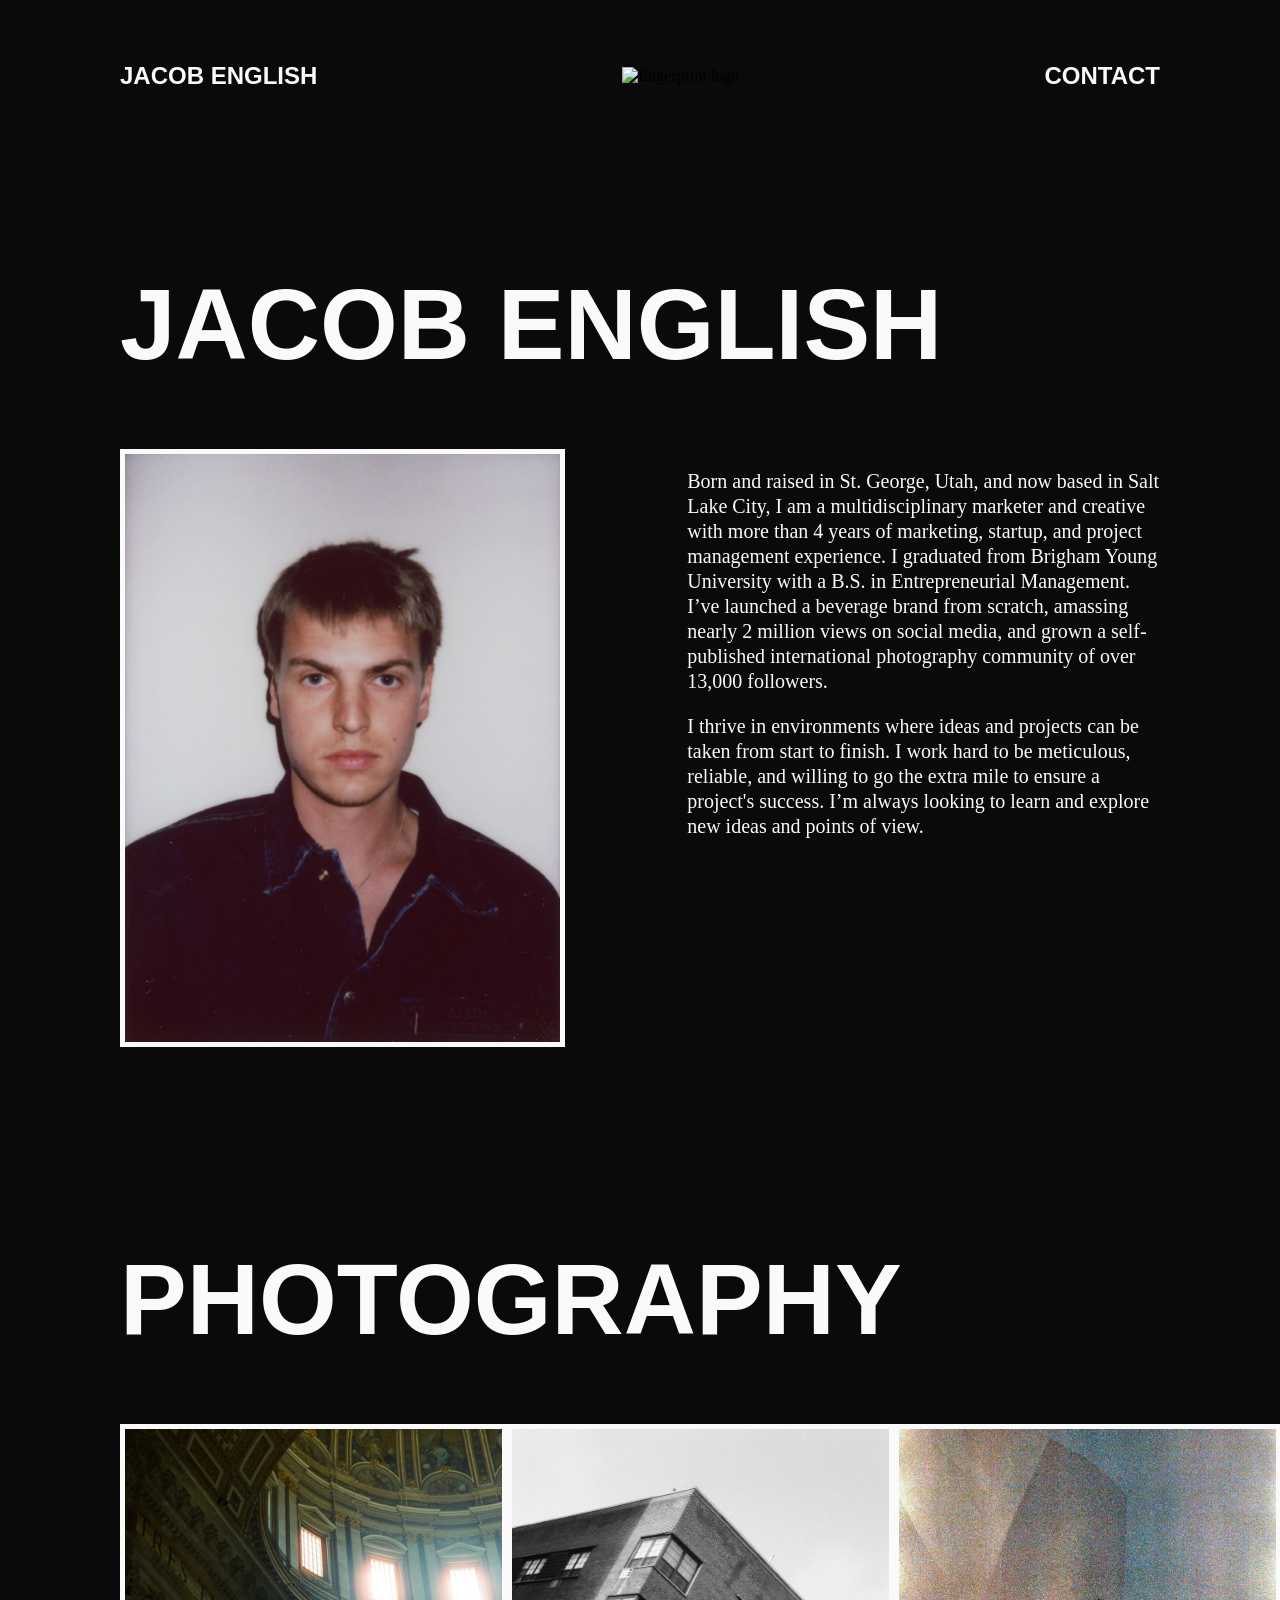
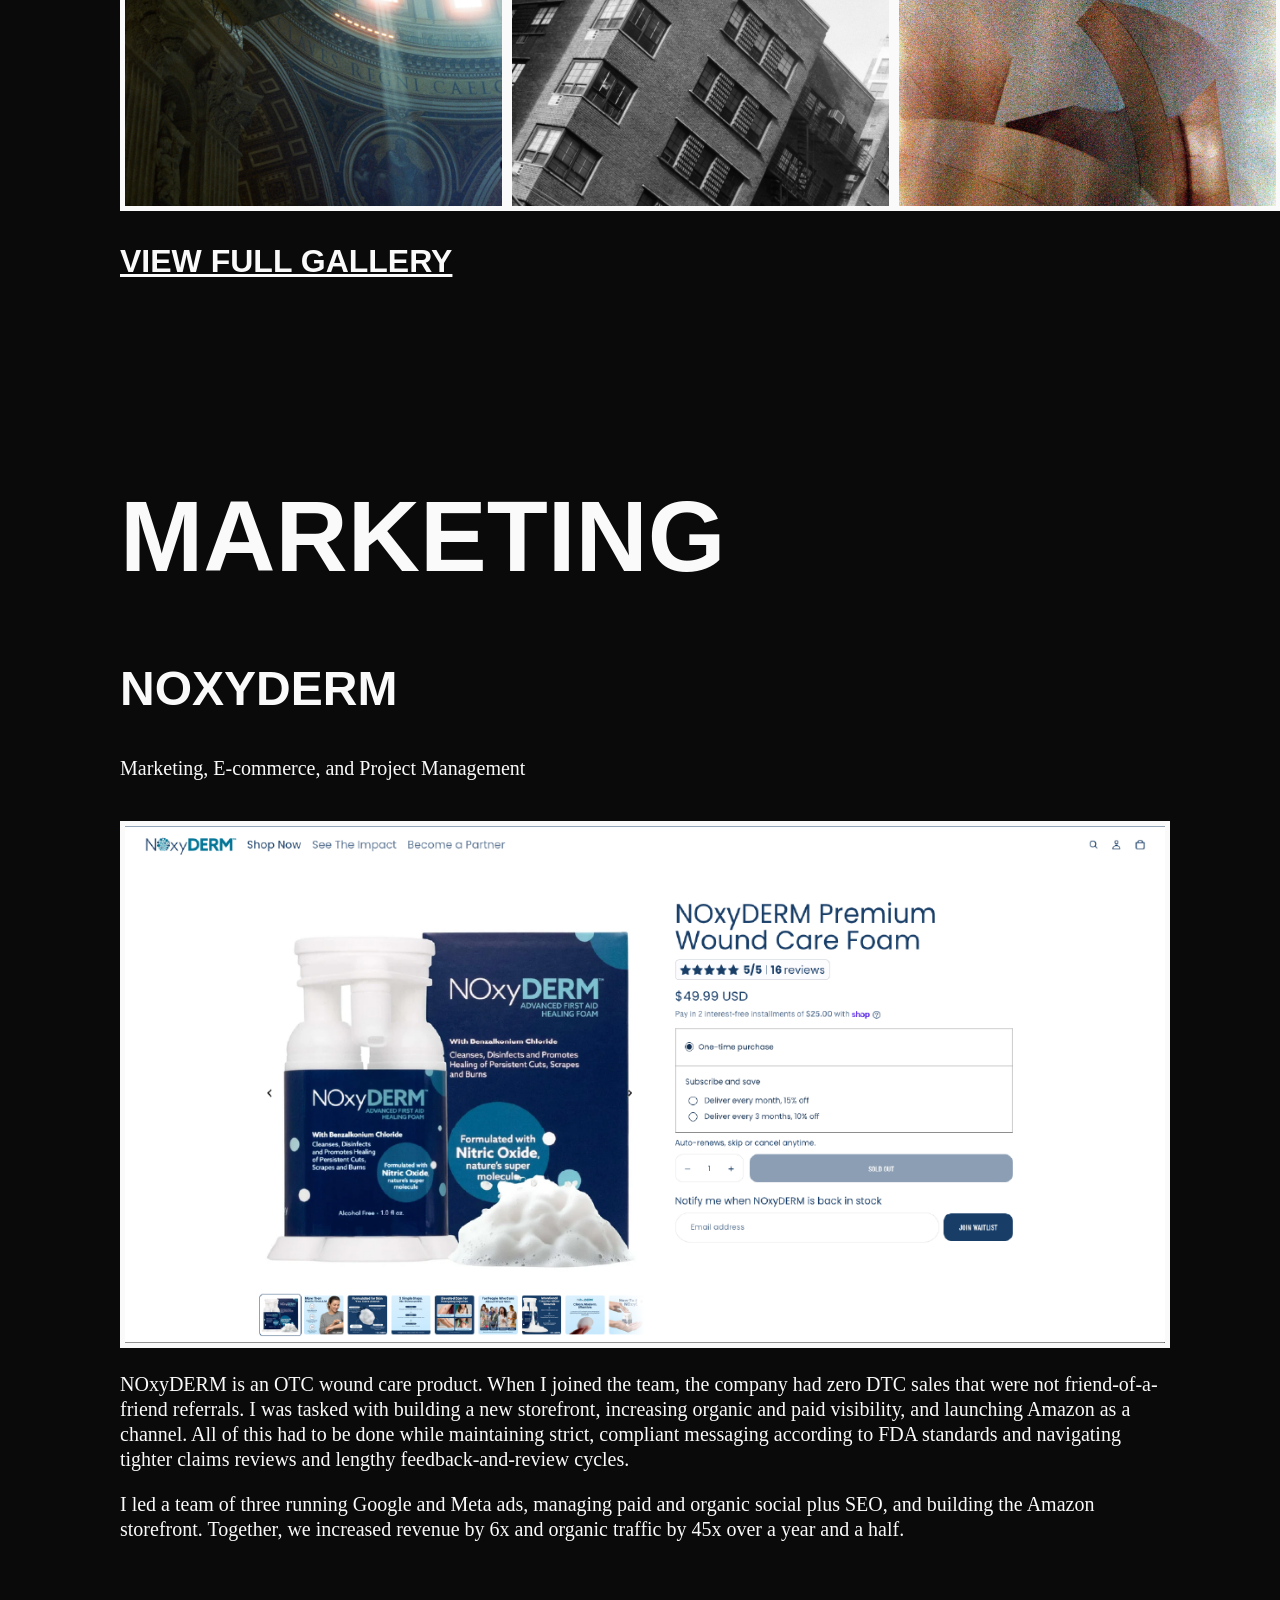
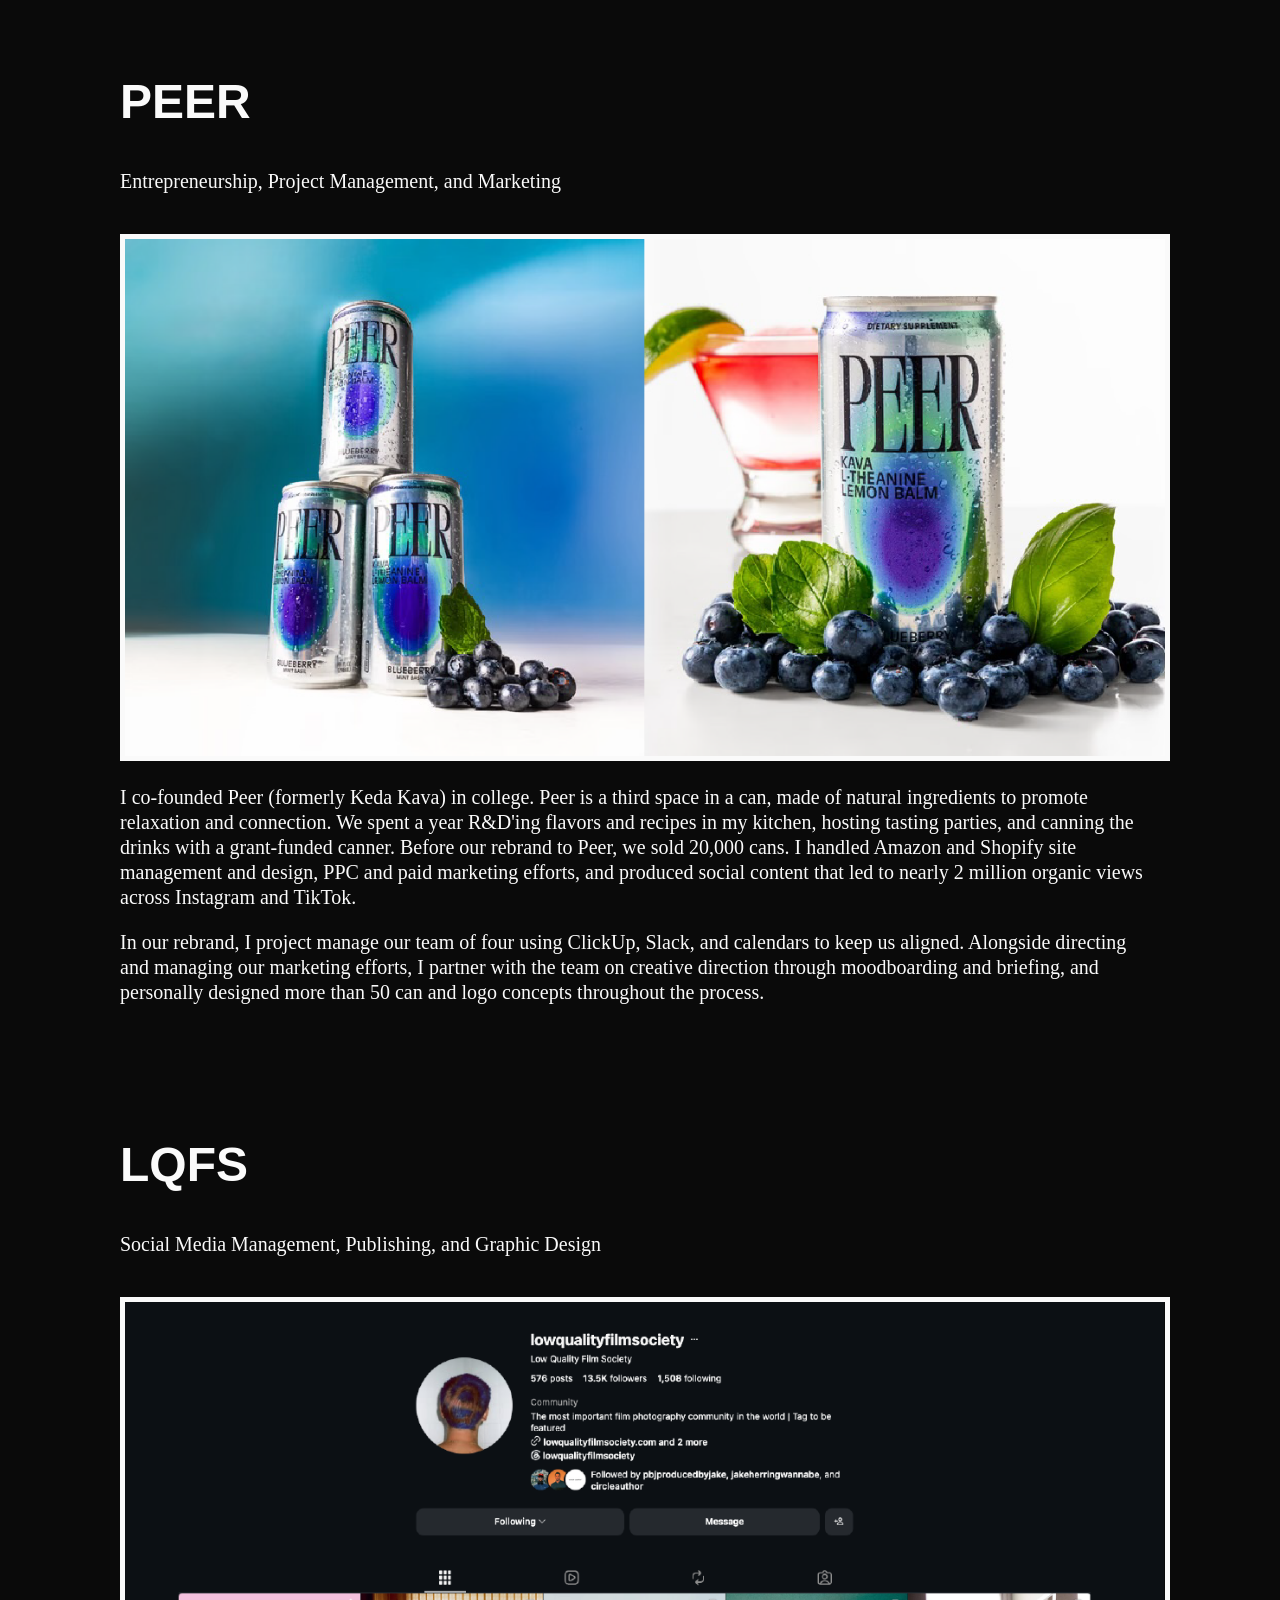
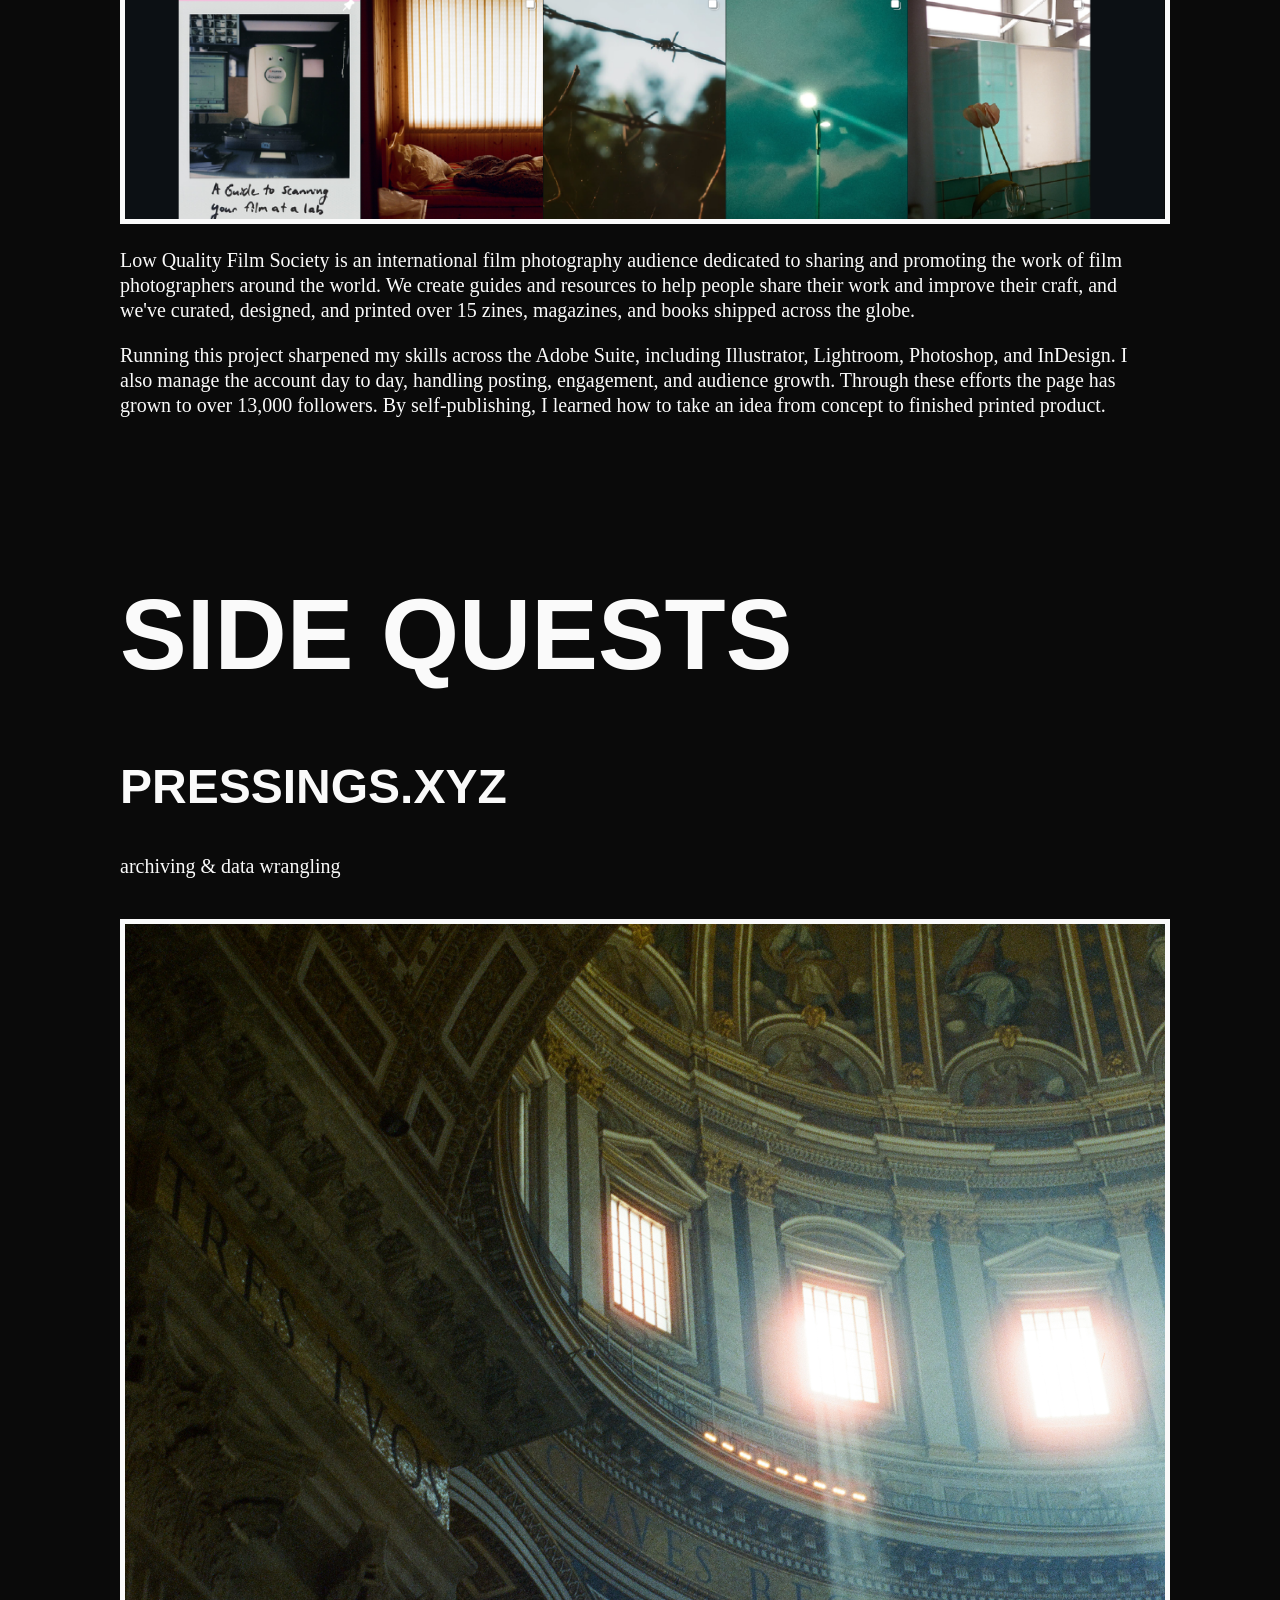
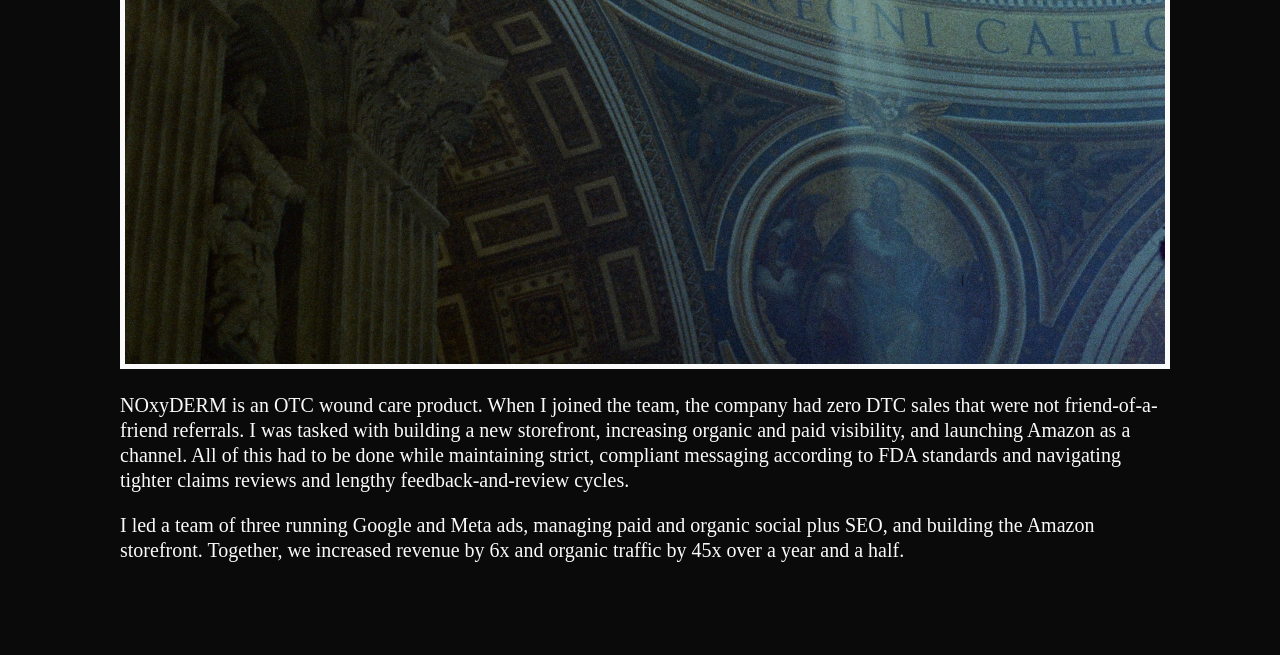
==== index.html @ d8485fe8 "updated header" ====
<!DOCTYPE html>
<html lang="en">
<head>
    <meta charset="UTF-8">
    <meta name="viewport" content="width=device-width, initial-scale=1.0">
    <title>_f!ng3rpr1nt_ - Jacob English</title>
    <link rel="stylesheet" href="styles.css">
</head>
<body>
    <a id="top"></a>
    <div class="header">
        <div class="dropdown">
            <a href="index.html/#top"><h4>Jacob English</h4></a>
            <div class="dropdown-content">
                <h4><a href="index.html/#marketing">Marketing</a></h4>
                <h4><a href="index.html/#Side-Quests">Side Quests</a></h4>
                <h4><a href="gallery.html">Photography</a></h4>
                <h4><a href="sketches.html">Sketches</a></h4>
            </div>
        </div>
        <img id="logo" src="media/Homepage/fingerprint-logo.png" alt="fingerprint logo">
        <h4><a href="mailto:jenglish_work@fastmail.com">Contact</a></h4>
    </div>
    <div id="hero" class="hero">
        <h1>Jacob English</h1>
        <div class="bio">
            <img class="profile-pic" src=".//Media/Homepage/film-self-portrait.jpg" alt="Film self-portrait of Jacob English">
            <div class="bio_text">
                <p> Born and raised in St. George, Utah, and now based in Salt Lake City, I am a multidisciplinary marketer and creative with more than 4 years of marketing, startup, and project management experience. I graduated from Brigham Young University with a B.S. in Entrepreneurial Management. I’ve launched a beverage brand from scratch, amassing nearly 2 million views on social media, and grown a self-published international photography community of over 13,000 followers. </p>
                <p>I thrive in environments where ideas and projects can be taken from start to finish. I work hard to be meticulous, reliable, and willing to go the extra mile to ensure a project's success. I’m always looking to learn and explore new ideas and points of view. </p>
            </div>
        </div>
    </div>
    <div class="mini-gallery-container">
        <h1>Photography</h1>
        <div class="mini-gallery">
                <img class="photo-card" src=".//Media/Homepage/vatican.JPG">
                <img class="photo-card" src=".//Media/Homepage/nyc buildings.JPG">
                <img class="photo-card" src=".//Media/Homepage/braod.JPG">
        </div>
        <h3><a href="./gallery.html"> View Full gallery</a></h3>
    </div>
    <div id="marketing" class="section-header">
        <h1>marketing</h1>
    </div>
    <div class="projectbox">
        <div class="project-header">
            <h2>NOxyDERM</h2>
            <p>Marketing, E-commerce, and  Project Management</p>
        </div>
         <img class="project-photo" src=".//Media/Homepage/NOxyDERM.png">
         <div id="project-bio">
            <p>NOxyDERM is an OTC wound care product. When I joined the team, the company had zero DTC sales that were not friend-of-a-friend referrals. I was tasked with building a new storefront, increasing organic and paid visibility, and launching Amazon as a channel. All of this had to be done while maintaining strict, compliant messaging according to FDA standards and navigating tighter claims reviews and lengthy feedback-and-review cycles.</p>
            <p>I led a team of three running Google and Meta ads, managing paid and organic social plus SEO, and building the Amazon storefront. Together, we increased revenue by 6x and organic traffic by 45x over a year and a half.</p>
         </div>
    </div>
    <div class="projectbox">
        <div class="project-header">
            <h2>Peer</h2>
            <p>Entrepreneurship, Project Management, and Marketing</p>
        </div>
         <img class="project-photo" src=".//Media/Homepage/Peer.png">
         <div id="project-bio">
            <p>I co-founded Peer (formerly Keda Kava) in college. Peer is a third space in a can, made of natural ingredients to promote relaxation and connection. We spent a year R&D'ing flavors and recipes in my kitchen, hosting tasting parties, and canning the drinks with a grant-funded canner. Before our rebrand to Peer, we sold 20,000 cans. I handled Amazon and Shopify site management and design, PPC and paid marketing efforts, and produced social content that led to nearly 2 million organic views across Instagram and TikTok.</p>
            <p>In our rebrand, I project manage our team of four using ClickUp, Slack, and calendars to keep us aligned. Alongside directing and managing our marketing efforts, I partner with the team on creative direction through moodboarding and briefing, and personally designed more than 50 can and logo concepts throughout the process.</p>
         </div>
    </div>
    <div class="projectbox">
        <div class="project-header">
            <h2>LQFS</h2>
            <p>Social Media Management, Publishing, and Graphic Design</p>
        </div>
         <img class="project-photo" src=".//Media/Homepage/LQFS.png">
         <div id="project-bio">
            <p>Low Quality Film Society is an international film photography audience dedicated to sharing and promoting the work of film photographers around the world. We create guides and resources to help people share their work and improve their craft, and we've curated, designed, and printed over 15 zines, magazines, and books shipped across the globe.</p>
            <p>Running this project sharpened my skills across the Adobe Suite, including Illustrator, Lightroom, Photoshop, and InDesign. I also manage the account day to day, handling posting, engagement, and audience growth. Through these efforts the page has grown to over 13,000 followers. By self-publishing, I learned how to take an idea from concept to finished printed product.</p>
         </div>
    </div>
     <div id="Side-Quests" class="section-header">
        <h1>Side Quests</h1>
    </div>
    <div class="projectbox">
        <div class="project-header">
            <h2>Pressings.xyz</h2>
            <p>archiving & data wrangling</p>
        </div>
         <img class="project-photo" src=".//Media/Homepage/vatican.JPG">
         <div id="project-bio">
            <p>NOxyDERM is an OTC wound care product. When I joined the team, the company had zero DTC sales that were not friend-of-a-friend referrals. I was tasked with building a new storefront, increasing organic and paid visibility, and launching Amazon as a channel. All of this had to be done while maintaining strict, compliant messaging according to FDA standards and navigating tighter claims reviews and lengthy feedback-and-review cycles.</p>
            <p>I led a team of three running Google and Meta ads, managing paid and organic social plus SEO, and building the Amazon storefront. Together, we increased revenue by 6x and organic traffic by 45x over a year and a half.</p>
         </div>
    </div>
</body>
</html>
---- styles.css ----
h1 {
    font-family: Helvetica;
    color: #fafafa;
    font-size: 100px ;
    text-transform: uppercase;
}

h2{
    font-family: Helvetica;
    color: #fafafa;
    font-size: 48px ;
    text-transform: uppercase;

}

h3{
    font-family: Helvetica;
    color: #fafafa;
    font-size: 32px ;
    text-transform: uppercase;
}

h4{
    font-family: Helvetica;
    color: #fafafa;
    font-size: 24px ;
    text-transform: uppercase;
}

.hero{
    padding-top: 48px;

}

p { 
    font-family: 'Times New Roman', Times, serif;
    font-size: 20px;
    color: #fafafa;
    line-height: 25px;
}

.header{
    display: flex;
    justify-content: space-between;
    align-items: center;
    position: sticky;
    top: 0;
    background-color: #0a0a0a;
    padding: 30px 0;
}

a{
    color: #fafafa;
}

body{
    background-color: #0a0a0a;
    max-width: 1440px;
    margin: 0px auto;      /* auto = equal left/right space */
    padding: 0 120px;       /* your 120px gutter now lives here */
    box-sizing: border-box; /* keeps total width at 1440, padding included */
}

.profile-pic{
    max-height: 588px;
    border: 5px solid #fafafa;
}

.bio{
    display: flex;
}

.bio_text{
    padding-left: 122px;
    max-width: 590px;
}

.mini-gallery{
    justify-content: space-between;
    display: flex;
}

.photo-card{
    width: 377px;
    height: 377px;
    border: 5px solid #fafafa;
}

#logo {
    max-height: 75px;
}

.mini-gallery-container{
    padding-top: 128px;
    padding-bottom: 100px;
}


.project-photo{
    width: 100%;
    border: 5px solid #fafafa;
}

.project-header{
    padding-bottom: 20px;
}

.projectbox{
    padding-bottom: 72px;
}

.gallery-image{
    width: 100%;
    max-width: 387px;
    padding-bottom: 20px;
}

@keyframes bounceAnimation {
  0%, 100% { transform: translateY(0); }
  50% { transform: translateY(-30px); }
}

.gallery-image.gallery-image:hover {
  animation-name: bounceAnimation;
  animation-duration: 1s;
  animation-timing-function: ease;
  animation-iteration-count: 2s;
  animation-direction: normal;
  animation-fill-mode: both;
}

.gallery{
    padding-top: 128px;
    columns: 3;
    column-gap: 20px;
}

.dropdown a {
    text-decoration: none;
}

.dropdown {
  position: relative;
  display: inline-block;
}

.dropdown-content h4 {
    margin: 0;
}

.dropdown-content {
    display: none;
    position: absolute;
    top: calc(100% - 1.33em);
    left: -16px;
    background-color: #0a0a0a;
    min-width: 160px;
    box-shadow: 0px 8px 16px 0px rgba(0,0,0,0.2);
    z-index: 1;
}

.dropdown-content a {
    padding: 0;
    color: #fafafa;
    padding: 12px 16px;
    text-decoration: none;
    display: block;
}

.dropdown-content a:hover{ 
    background-color: #fafafa;
    color: #0a0a0a;
}

.dropdown:hover .dropdown-content {
    display: block;
}

html {
  scroll-behavior: smooth;
}

.header a{
    text-decoration: none;
}
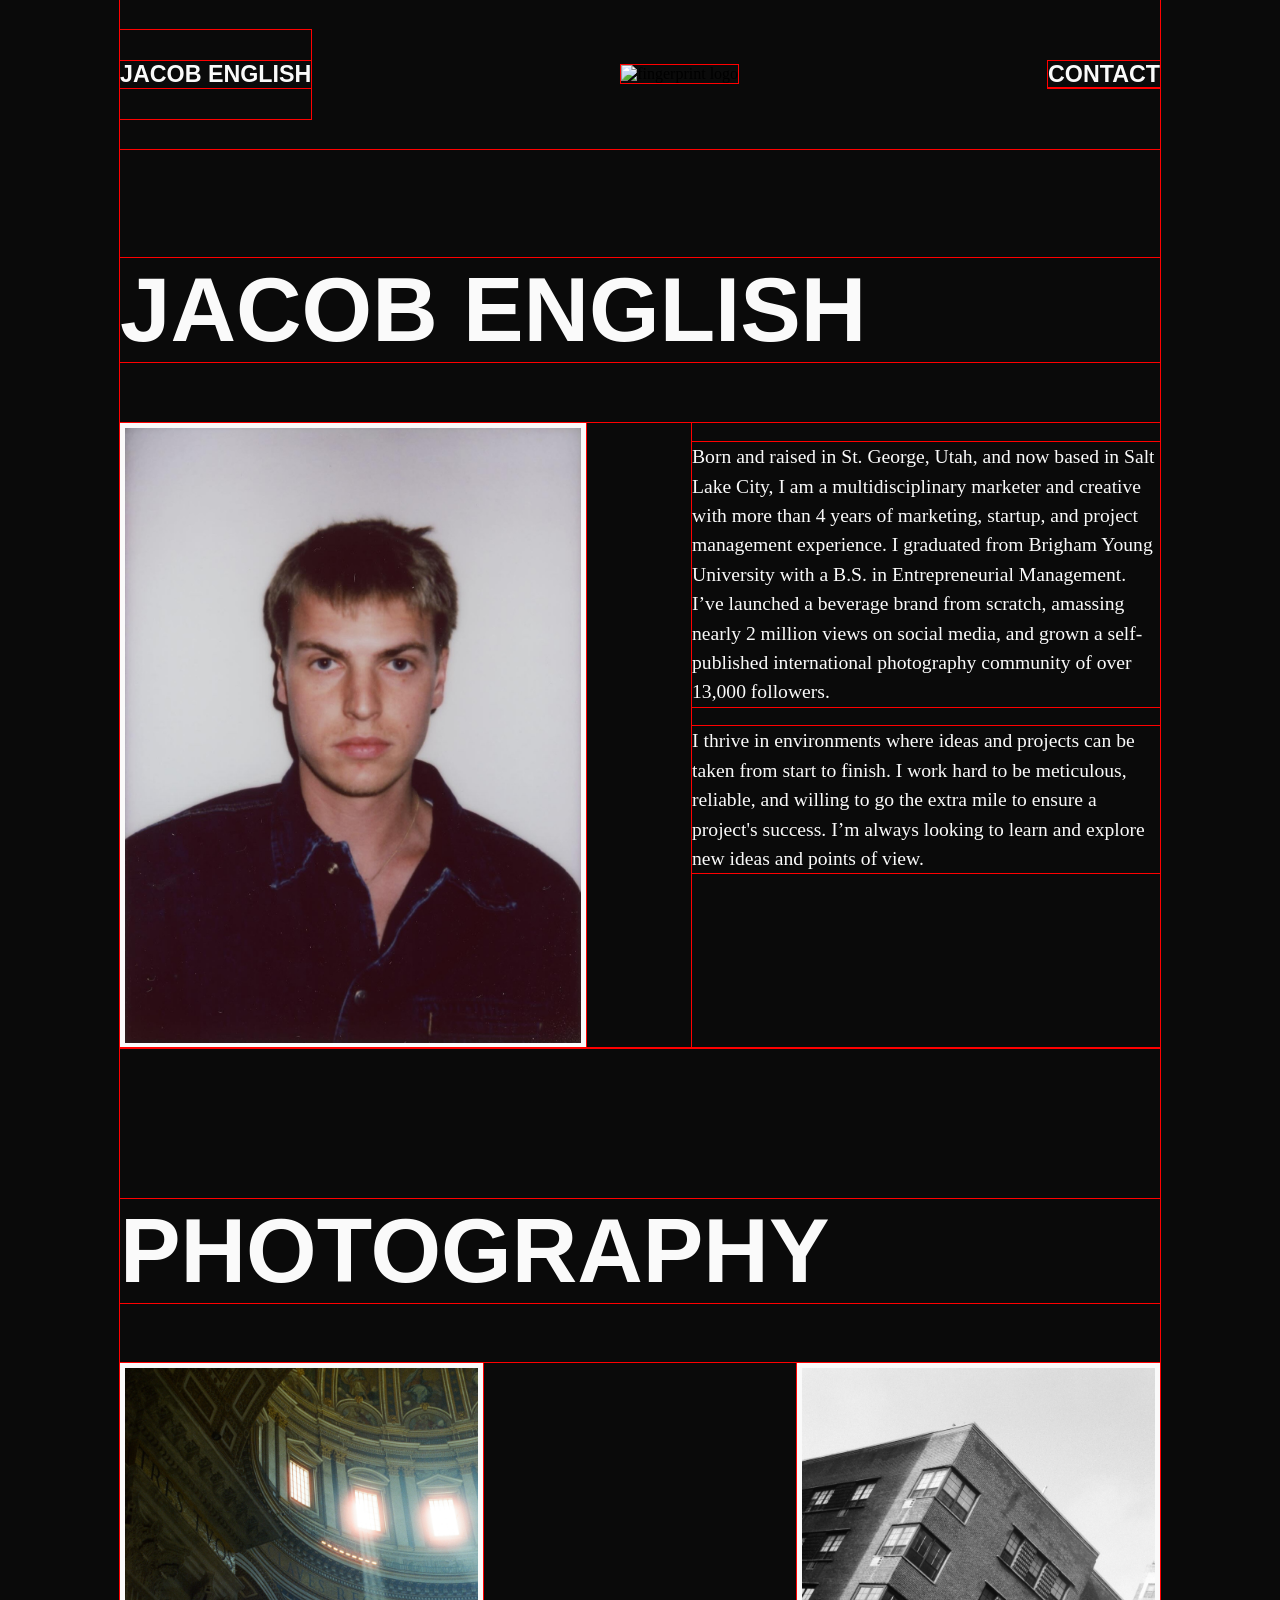
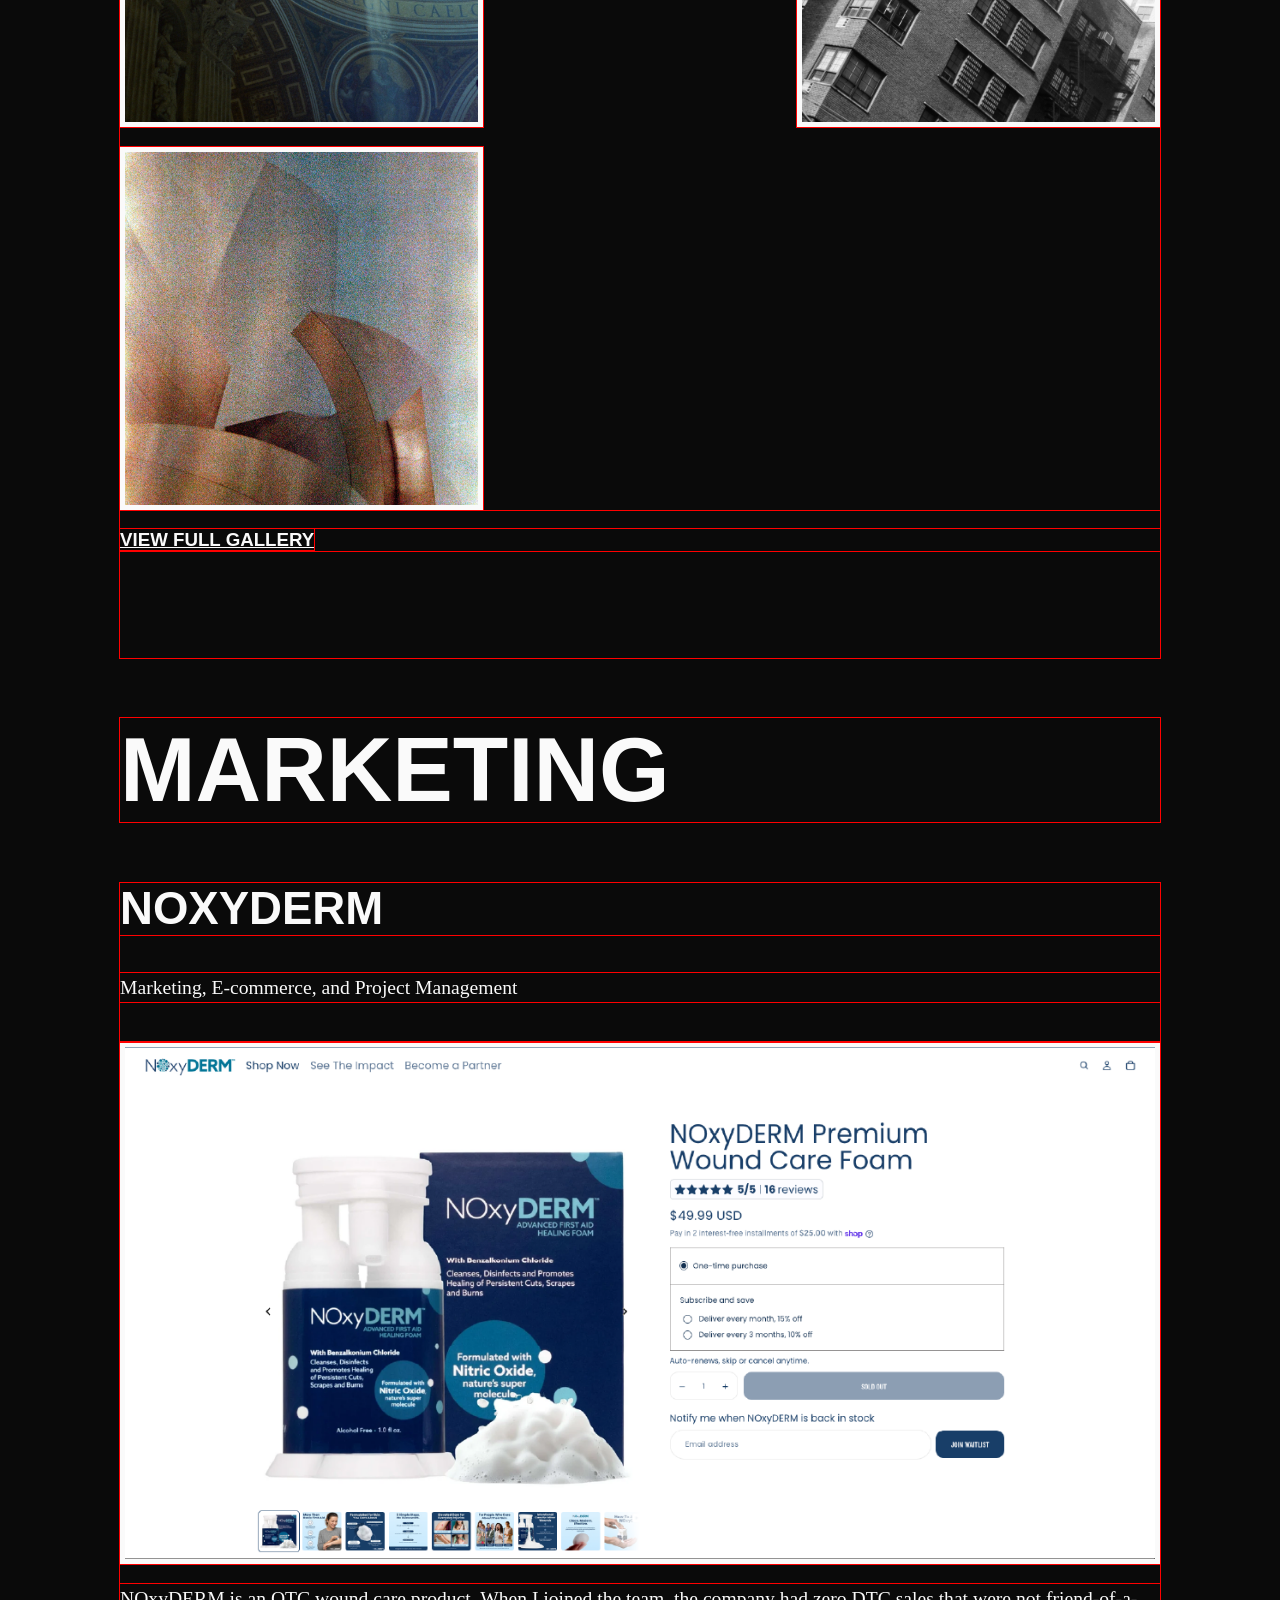
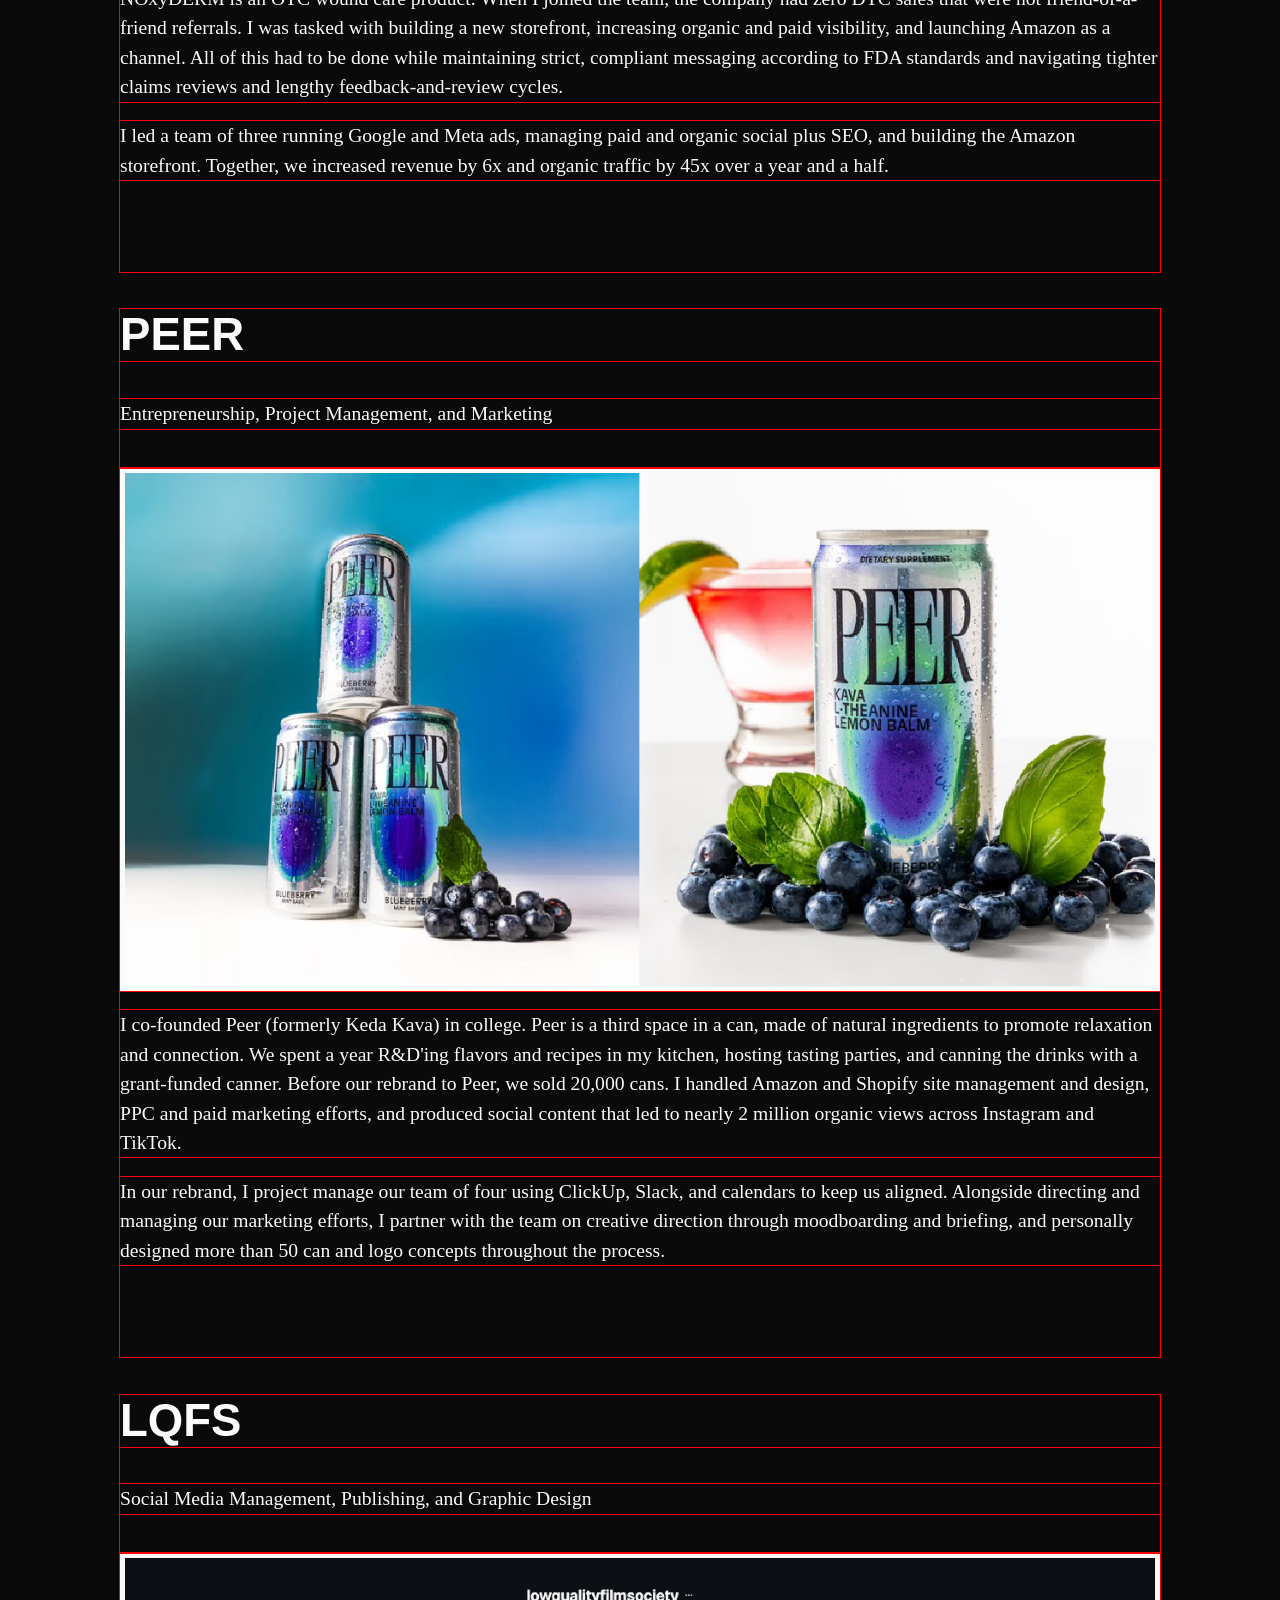
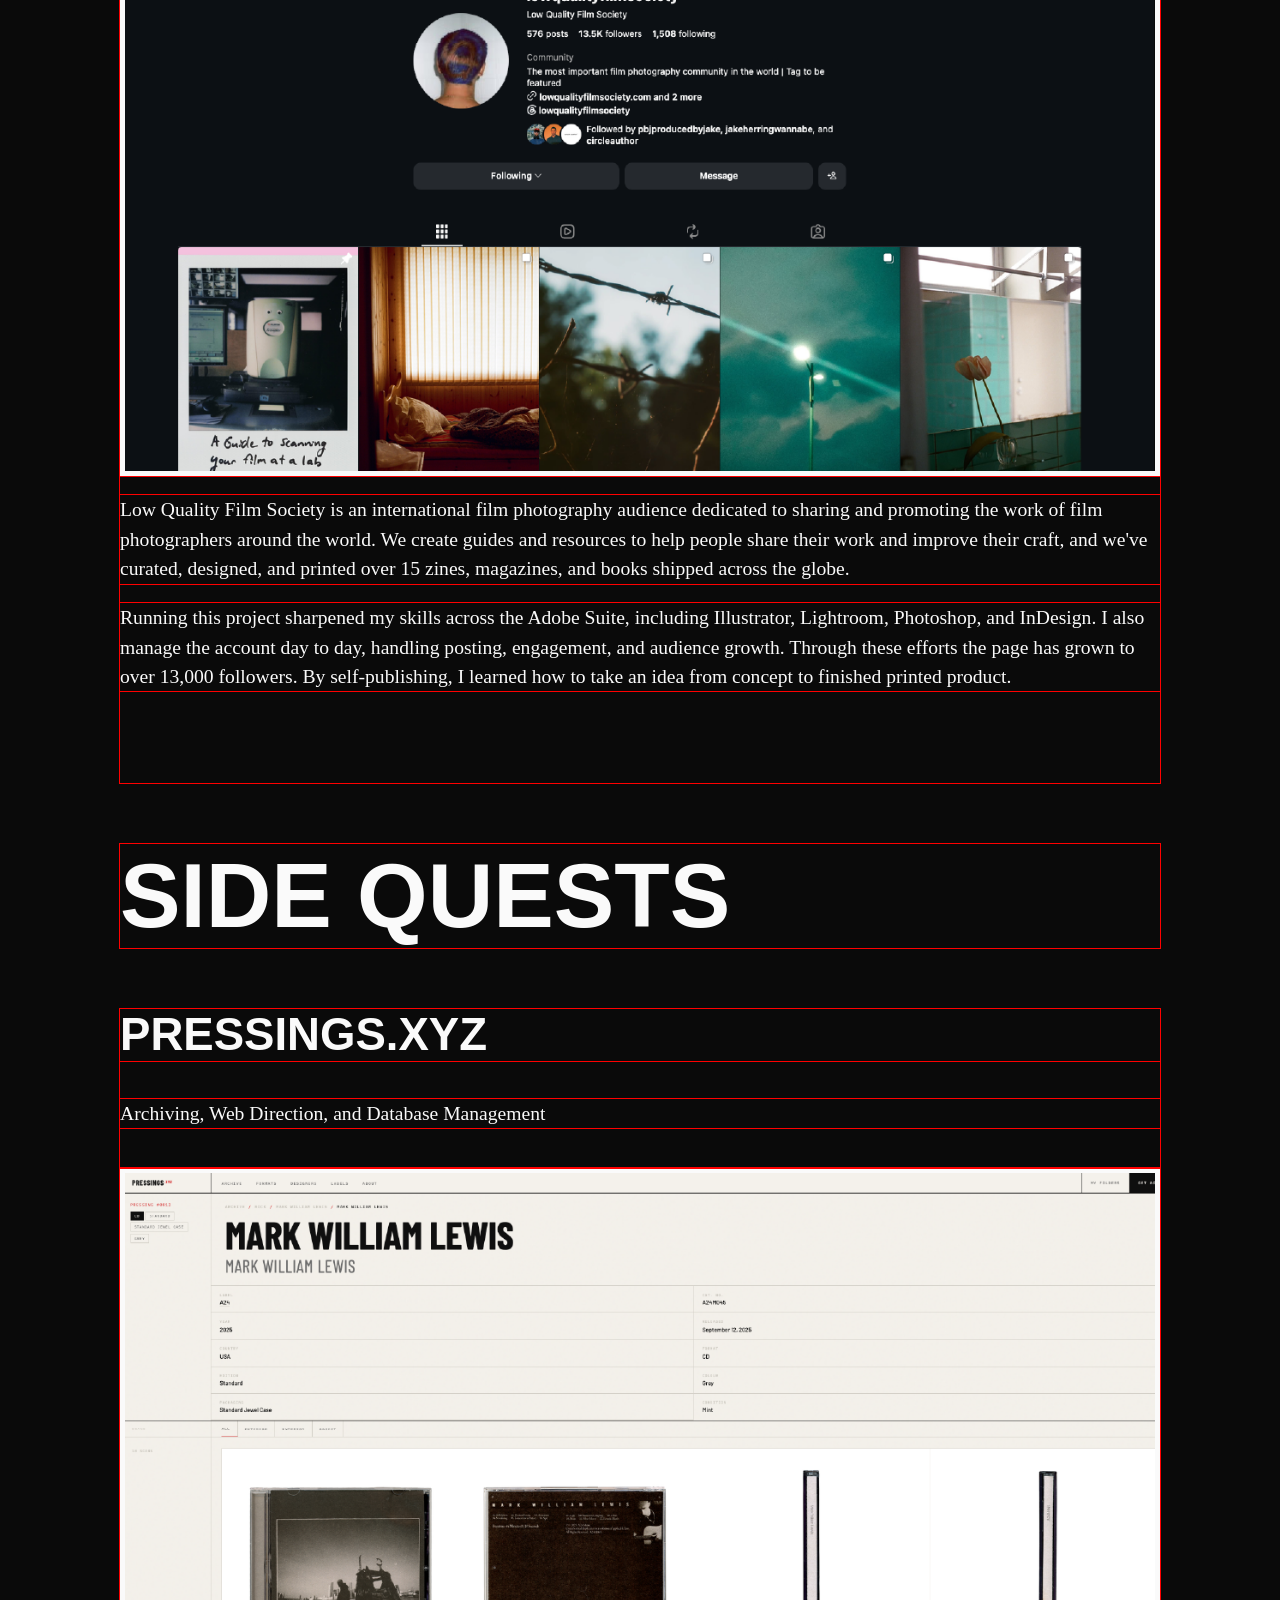
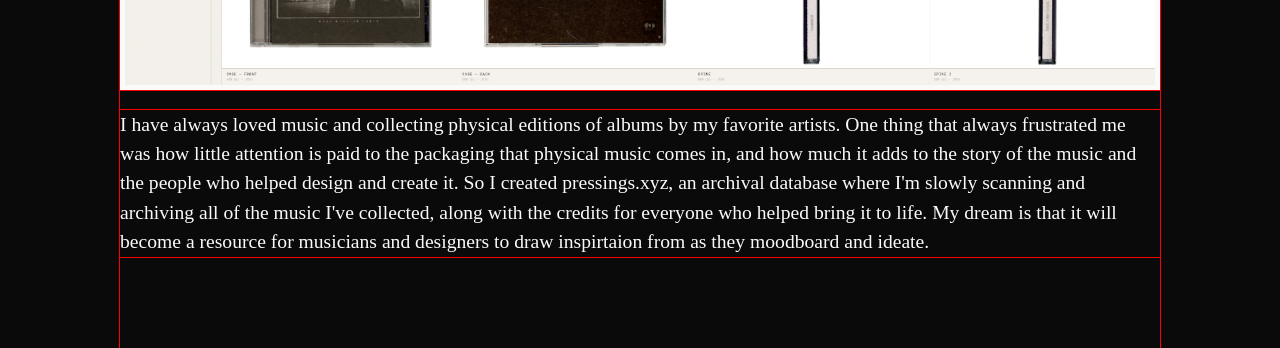
==== commit 9b121bf9: "mobile updates" ====
--- a/index.html
+++ b/index.html
@@ -10,10 +10,10 @@
     <a id="top"></a>
     <div class="header">
         <div class="dropdown">
-            <a href="index.html/#top"><h4>Jacob English</h4></a>
+            <a href="index.html#top"><h4>Jacob English</h4></a>
             <div class="dropdown-content">
-                <h4><a href="index.html/#marketing">Marketing</a></h4>
-                <h4><a href="index.html/#Side-Quests">Side Quests</a></h4>
+                <h4><a href="index.html#marketing">Marketing</a></h4>
+                <h4><a href="index.html#Side-Quests">Side Quests</a></h4>
                 <h4><a href="gallery.html">Photography</a></h4>
                 <h4><a href="sketches.html">Sketches</a></h4>
             </div>
@@ -82,12 +82,11 @@
     <div class="projectbox">
         <div class="project-header">
             <h2>Pressings.xyz</h2>
-            <p>archiving & data wrangling</p>
+            <p>Archiving, Web Direction, and Database Management</p>
         </div>
-         <img class="project-photo" src=".//Media/Homepage/vatican.JPG">
+         <img class="project-photo" src=".//Media/Homepage/pressings.png">
          <div id="project-bio">
-            <p>NOxyDERM is an OTC wound care product. When I joined the team, the company had zero DTC sales that were not friend-of-a-friend referrals. I was tasked with building a new storefront, increasing organic and paid visibility, and launching Amazon as a channel. All of this had to be done while maintaining strict, compliant messaging according to FDA standards and navigating tighter claims reviews and lengthy feedback-and-review cycles.</p>
-            <p>I led a team of three running Google and Meta ads, managing paid and organic social plus SEO, and building the Amazon storefront. Together, we increased revenue by 6x and organic traffic by 45x over a year and a half.</p>
+            <p>I have always loved music and collecting physical editions of albums by my favorite artists. One thing that always frustrated me was how little attention is paid to the packaging that physical music comes in, and how much it adds to the story of the music and the people who helped design and create it. So I created pressings.xyz, an archival database where I'm slowly scanning and archiving all of the music I've collected, along with the credits for everyone who helped bring it to life. My dream is that it will become a resource for musicians and designers to draw inspirtaion from as they moodboard and ideate.</p>
          </div>
     </div>
 </body>
--- a/styles.css
+++ b/styles.css
@@ -1,14 +1,22 @@
+* {
+    outline: 1px solid red;
+}
+
+html {
+  scroll-behavior: smooth;
+}
+
 h1 {
     font-family: Helvetica;
     color: #fafafa;
-    font-size: 100px ;
+    font-size: clamp(40px, 17.7px + 5.71vw, 100px);
     text-transform: uppercase;
 }
 
 h2{
     font-family: Helvetica;
     color: #fafafa;
-    font-size: 48px ;
+    font-size: clamp(32px, 26.1px + 1.52vw, 48px) ;
     text-transform: uppercase;
 
 }
@@ -16,27 +24,44 @@
 h3{
     font-family: Helvetica;
     color: #fafafa;
-    font-size: 32px ;
+    font-size: calmp(24px, 21px + 0.67vw, 32px) ;
     text-transform: uppercase;
 }
 
 h4{
     font-family: Helvetica;
     color: #fafafa;
-    font-size: 24px ;
-    text-transform: uppercase;
+    font-size: clamp(19px, 17.13px + 0.48vw, 24px) ;
+    text-transform: uppercase;
+}
+
+p { 
+    font-family: 'Times New Roman', Times, serif;
+    font-size: clamp(17px, 15.9px + 0.29vw, 20px);
+    color: #fafafa;
+    line-height: 1.5;
+}
+
+body{
+    background-color: #0a0a0a;
+    max-width: 1440px;
+    margin: 0px auto;      /* auto = equal left/right space */
+    padding: 0 120px;       /* your 120px gutter now lives here */
+    box-sizing: border-box; /* keeps total width at 1440, padding included */
+}
+
+img{
+    max-width: 100%;
+    height: auto;
+    display: block;
+}
+
+a{
+    color: #fafafa;
 }
 
 .hero{
     padding-top: 48px;
-
-}
-
-p { 
-    font-family: 'Times New Roman', Times, serif;
-    font-size: 20px;
-    color: #fafafa;
-    line-height: 25px;
 }
 
 .header{
@@ -47,58 +72,58 @@
     top: 0;
     background-color: #0a0a0a;
     padding: 30px 0;
-}
-
-a{
-    color: #fafafa;
-}
-
-body{
-    background-color: #0a0a0a;
-    max-width: 1440px;
-    margin: 0px auto;      /* auto = equal left/right space */
-    padding: 0 120px;       /* your 120px gutter now lives here */
-    box-sizing: border-box; /* keeps total width at 1440, padding included */
+    width: 100%;
+}
+
+#logo {
+    max-height: 75px;
+    width: auto;
 }
 
 .profile-pic{
-    max-height: 588px;
-    border: 5px solid #fafafa;
+    width: clamp(350px, 299.3px + 13vw , 488px);
+    height: auto;
+    border: 5px solid #fafafa;
+    box-sizing: border-box;
 }
 
 .bio{
     display: flex;
+    flex-wrap: wrap;
+    gap: clamp(20px, -17.83px + 9.7vw, 122px);
+    justify-content: space-between;
 }
 
 .bio_text{
-    padding-left: 122px;
     max-width: 590px;
+    flex: 1 1 300px
 }
 
 .mini-gallery{
     justify-content: space-between;
     display: flex;
+    flex-wrap: wrap;
+    gap: 20px ;
 }
 
 .photo-card{
-    width: 377px;
-    height: 377px;
-    border: 5px solid #fafafa;
-}
-
-#logo {
-    max-height: 75px;
-}
+    width: clamp(350px, 339.86px + 2.6vh , 377px);
+    height: auto;
+    border: 5px solid #fafafa;
+    box-sizing: border-box;
+}
+
 
 .mini-gallery-container{
-    padding-top: 128px;
-    padding-bottom: 100px;
+    padding-top: 7vw;
+    padding-bottom: 6.9vw;
 }
 
 
 .project-photo{
     width: 100%;
     border: 5px solid #fafafa;
+    box-sizing:border-box;
 }
 
 .project-header{
@@ -112,7 +137,9 @@
 .gallery-image{
     width: 100%;
     max-width: 387px;
-    padding-bottom: 20px;
+    margin-bottom: 20px;
+    cursor: crosshair;
+    border: 5px solid #fafafa;
 }
 
 @keyframes bounceAnimation {
@@ -134,6 +161,7 @@
     columns: 3;
     column-gap: 20px;
 }
+
 
 .dropdown a {
     text-decoration: none;
@@ -176,10 +204,38 @@
     display: block;
 }
 
-html {
-  scroll-behavior: smooth;
-}
-
 .header a{
     text-decoration: none;
+}
+
+.lightbox {
+    display: none;
+    position: fixed;
+    inset: 0;
+    background: rgba(10, 10, 10, 0.95);
+    justify-content: center;
+    align-items: center;
+    z-index: 100;
+    cursor: zoom-out;
+}
+
+.lightbox.open {
+    display: flex;
+}
+
+.lightbox img {
+    max-width: 90vw;
+    max-height: 90vh;
+    object-fit: contain;
+}
+
+
+/* Responsive Section */ 
+
+@media (Max-width: 900px) {
+    body{ padding: 0 40px}
+}
+
+@media (Max-width: 600px) {
+    body{ padding: 0 20px}
 }
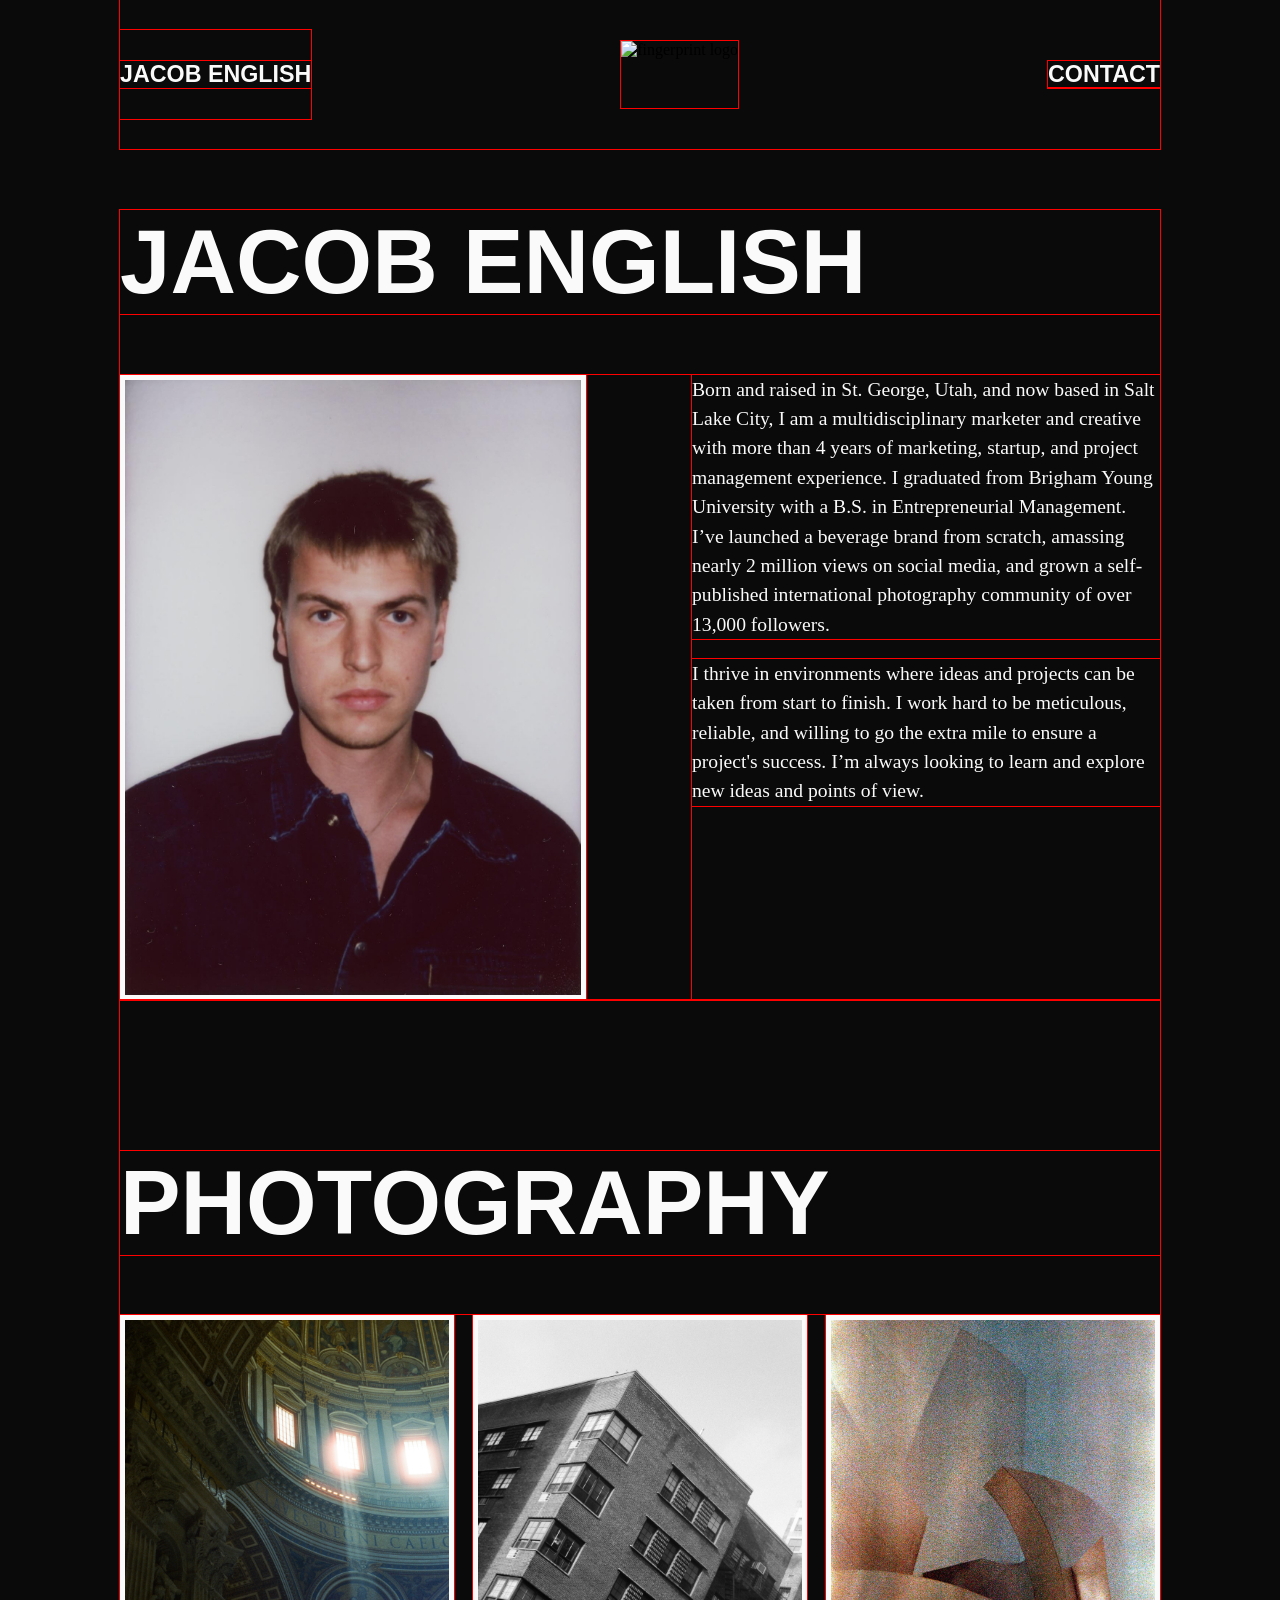
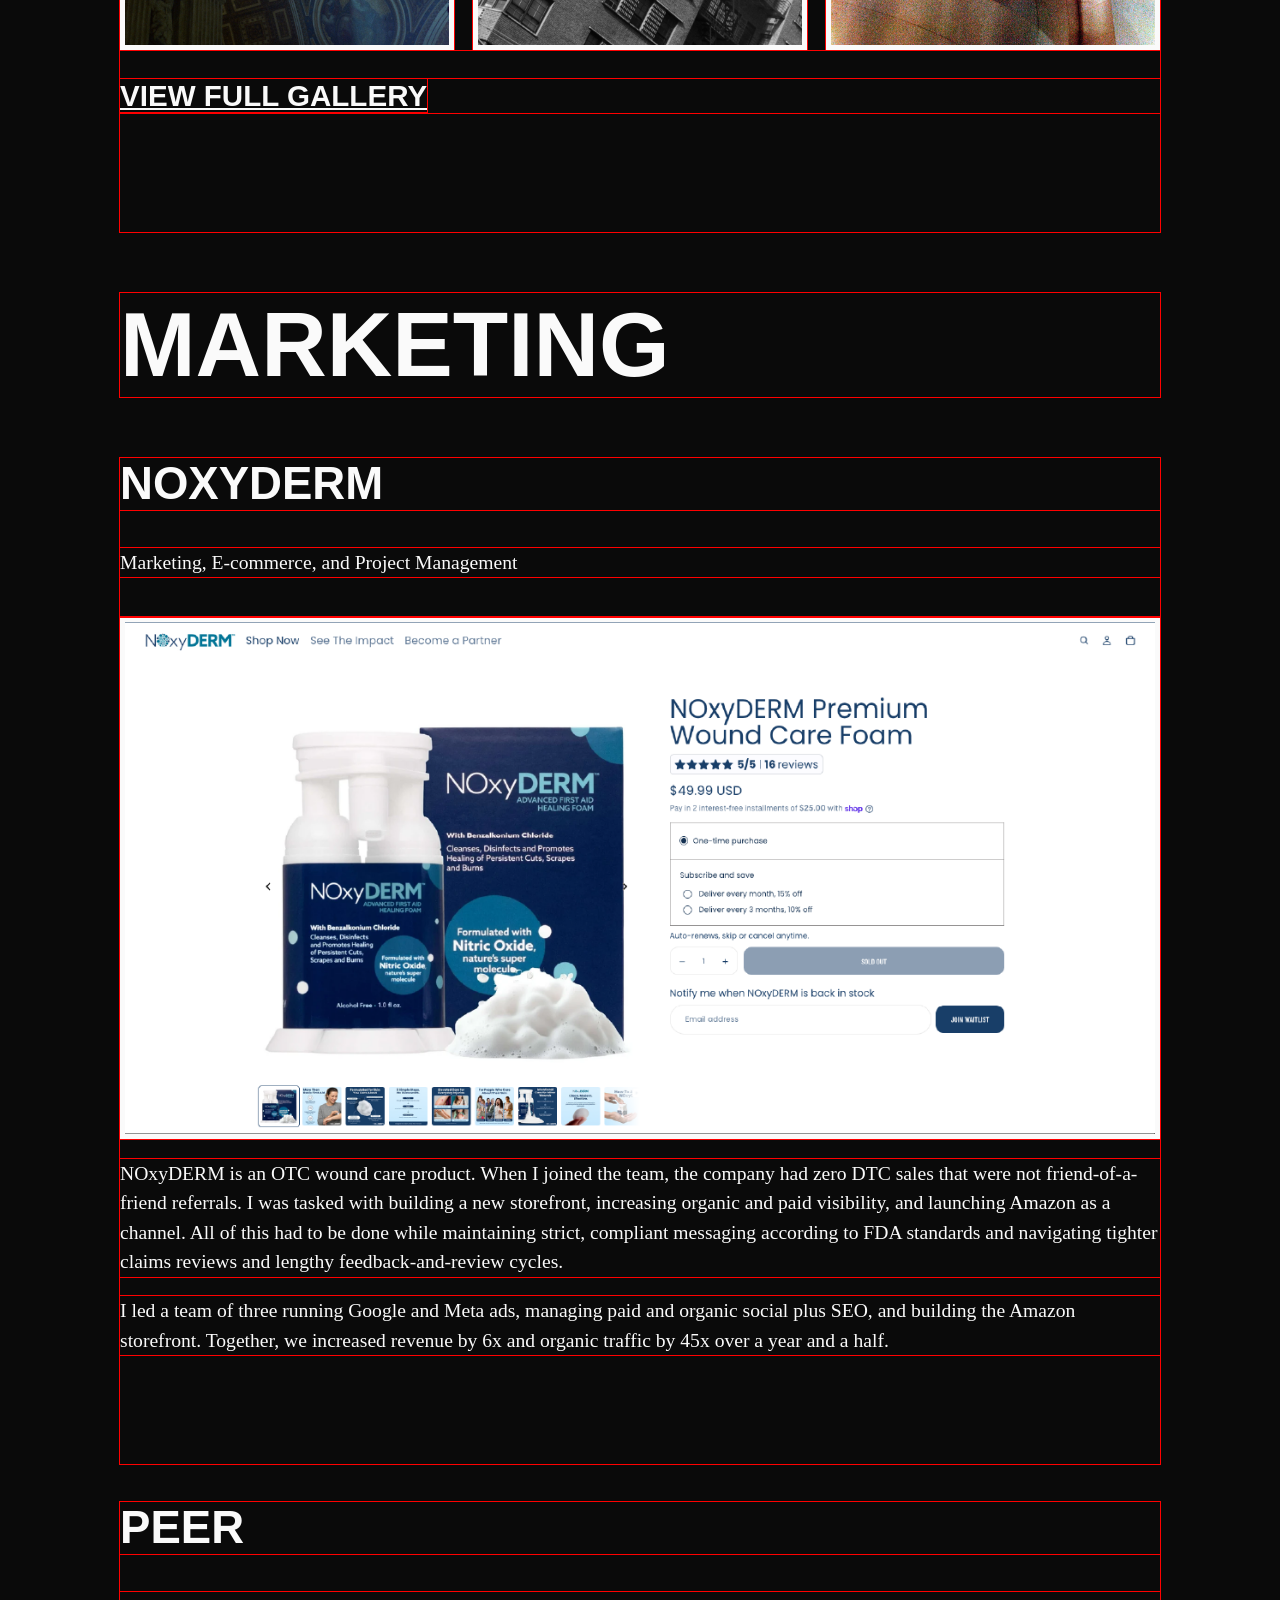
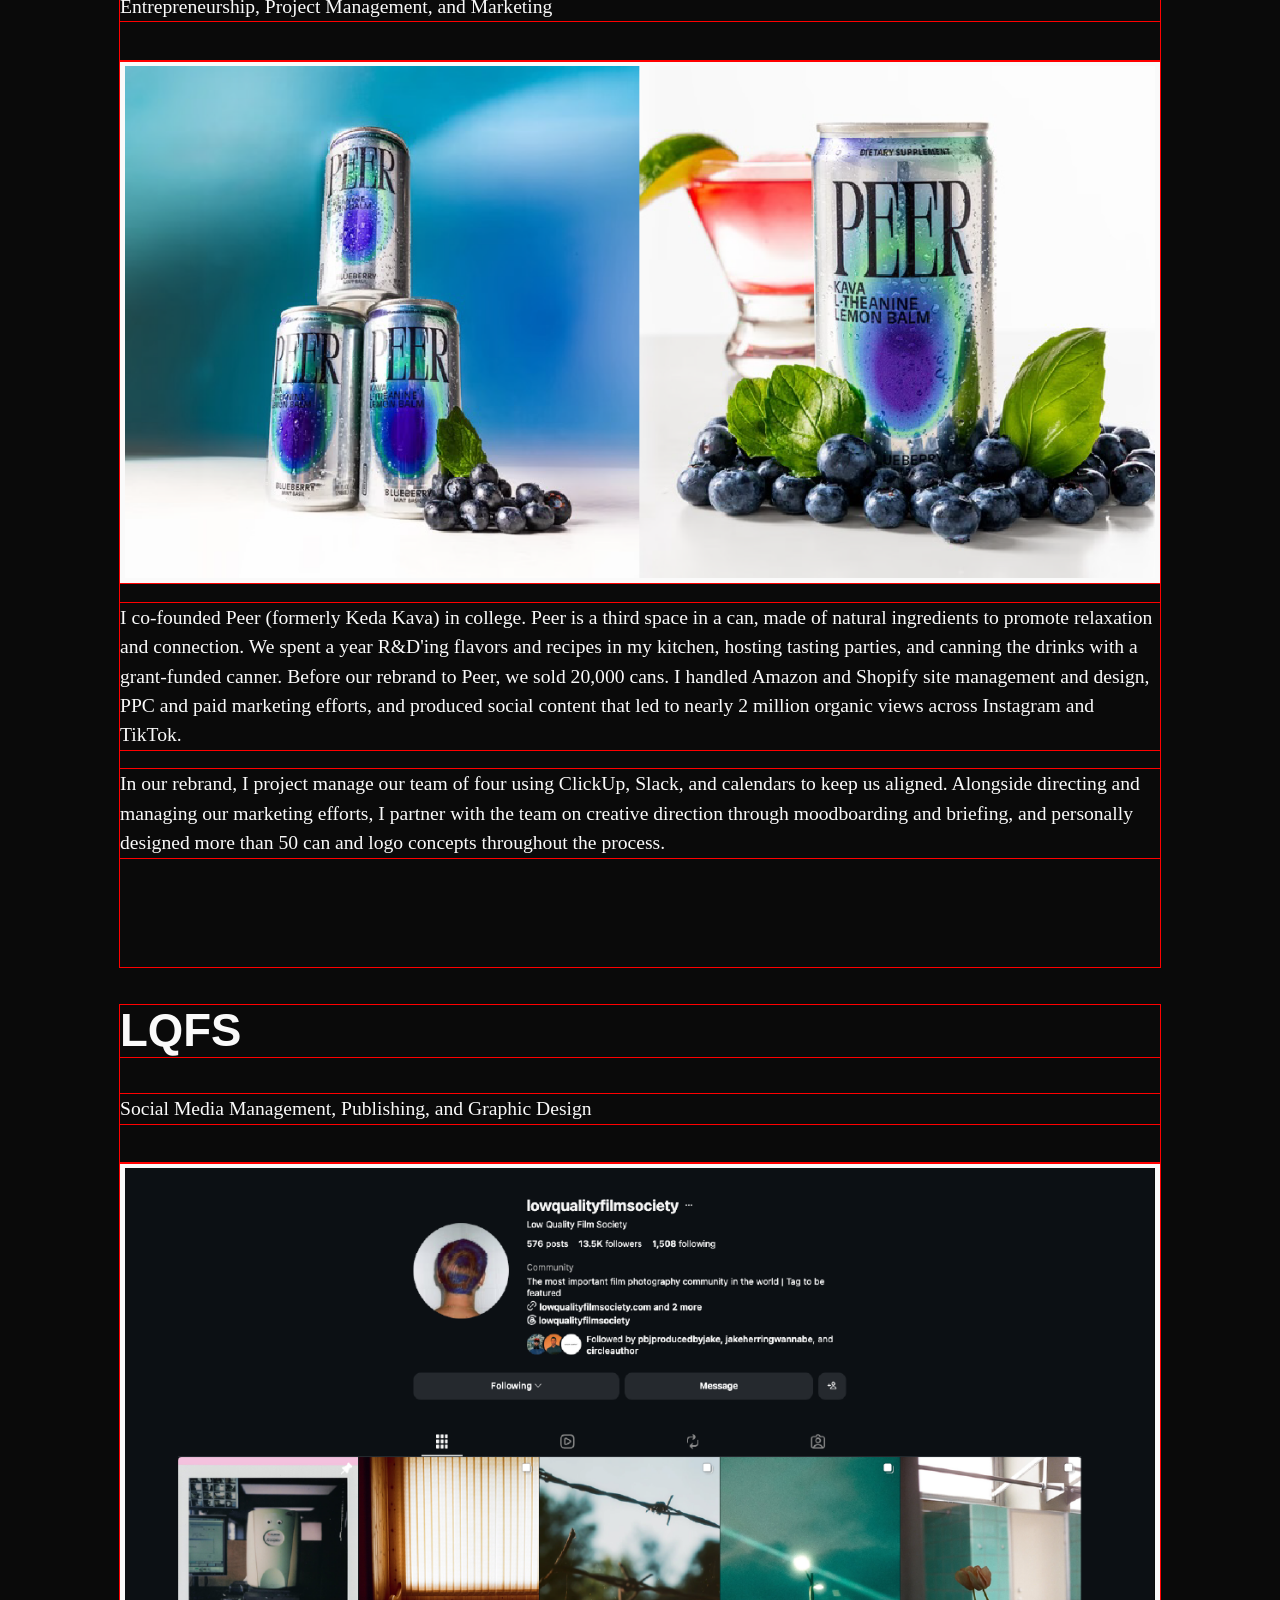
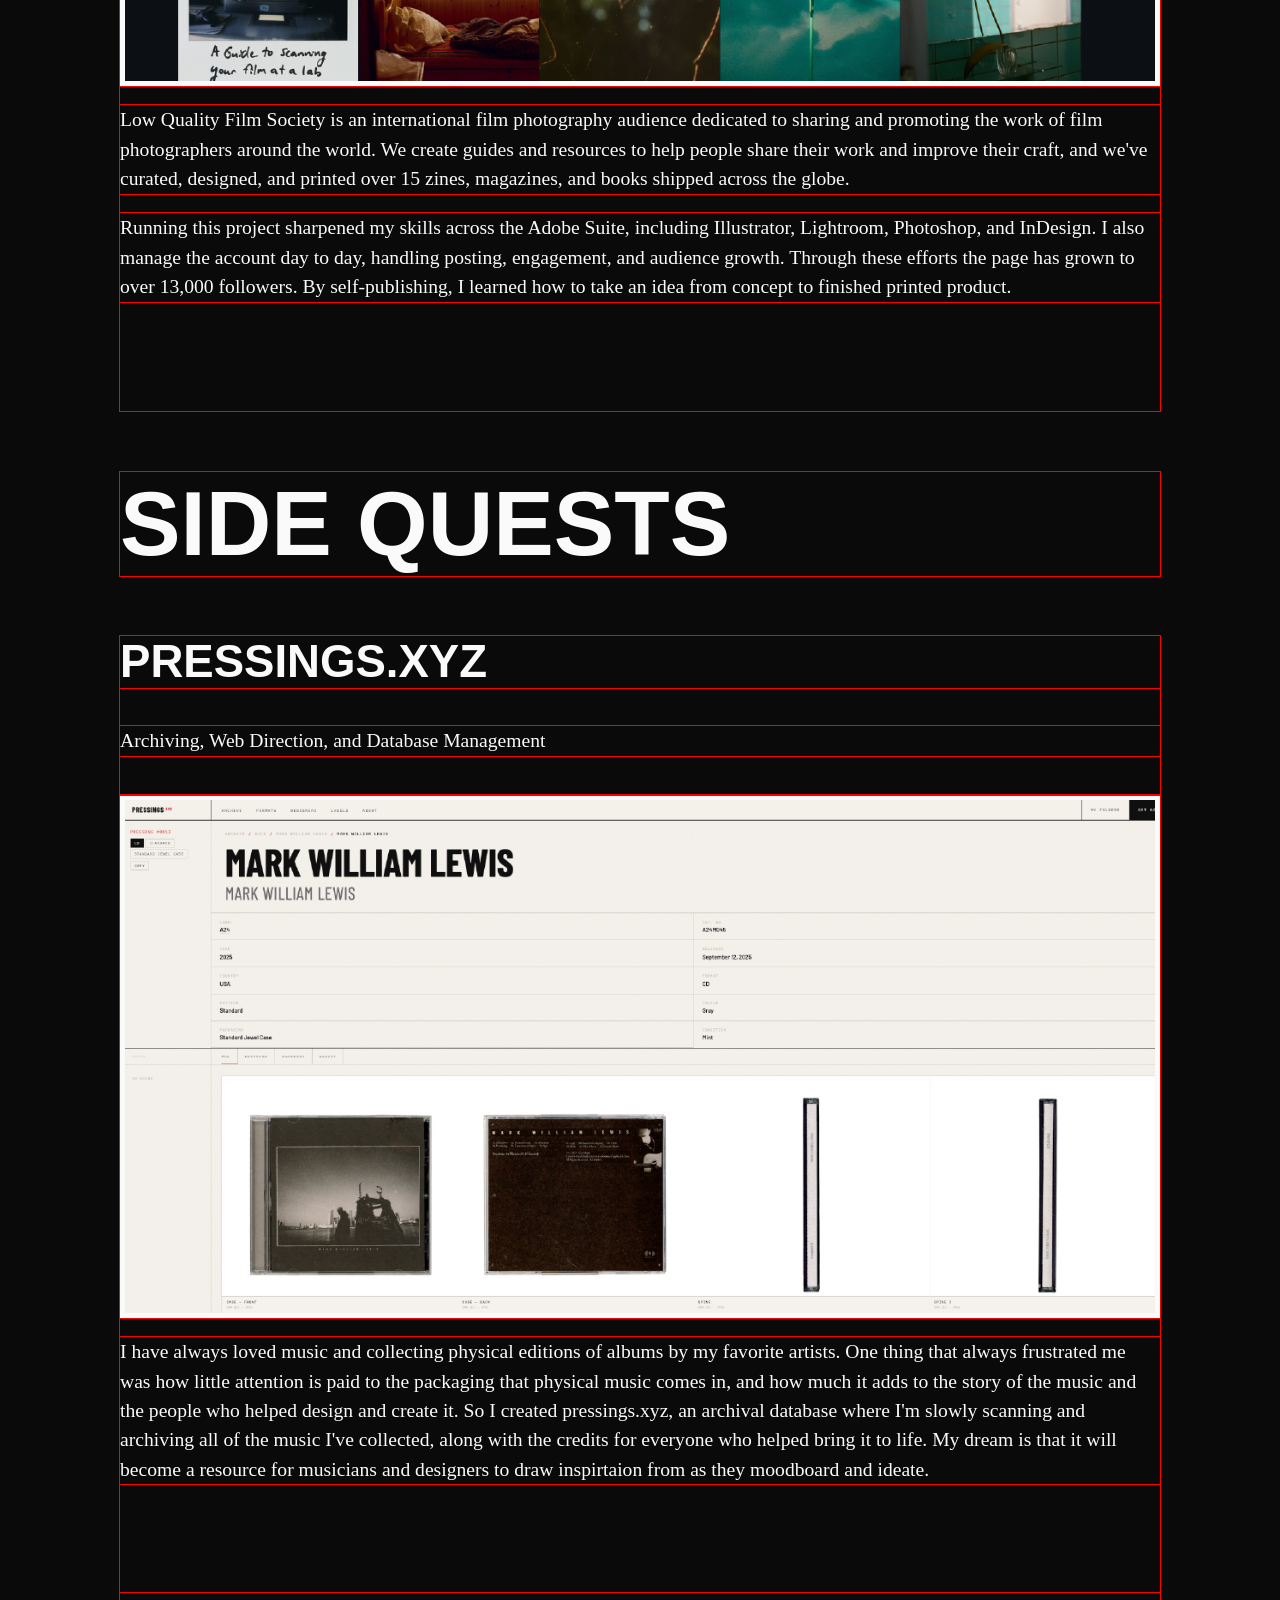
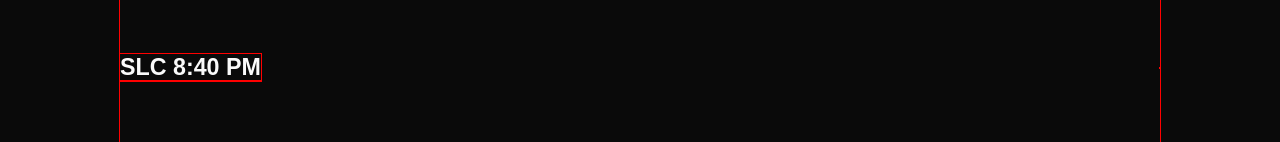
==== commit 4908bdca: "more upodates" ====
--- a/index.html
+++ b/index.html
@@ -89,5 +89,52 @@
             <p>I have always loved music and collecting physical editions of albums by my favorite artists. One thing that always frustrated me was how little attention is paid to the packaging that physical music comes in, and how much it adds to the story of the music and the people who helped design and create it. So I created pressings.xyz, an archival database where I'm slowly scanning and archiving all of the music I've collected, along with the credits for everyone who helped bring it to life. My dream is that it will become a resource for musicians and designers to draw inspirtaion from as they moodboard and ideate.</p>
          </div>
     </div>
+    <div class="footer">
+        <h4><span id="slc-time"></span></h4>
+        <h4><span id="slc-weather"></span></h4>
+    </div>
+
+    <script>
+        function updateTime() {
+        const now = new Date();
+        const time = now.toLocaleTimeString('en-US', {
+            timeZone: 'America/Denver',
+            hour: 'numeric',
+            minute: '2-digit'
+        });
+        document.getElementById('slc-time').textContent = 'SLC ' + time;
+        }
+
+        updateTime();                    // run once right away
+        setInterval(updateTime, 1000);   // then again every second
+
+        async function updateWeather() {
+        const url = 'https://api.open-meteo.com/v1/forecast'
+            + '?latitude=40.76&longitude=-111.89'
+            + '&current=temperature_2m,weather_code'
+            + '&temperature_unit=fahrenheit';
+
+        const response = await fetch(url);
+        const data = await response.json();
+
+        const temp = Math.round(data.current.temperature_2m);
+        const condition = describeWeather(data.current.weather_code);
+
+        document.getElementById('slc-weather').textContent = temp + '°F ' + condition;
+    }
+
+    function describeWeather(code) {
+        if (code === 0) return 'Clear';
+        if (code <= 3) return 'Cloudy';
+        if (code <= 48) return 'Foggy';
+        if (code <= 67) return 'Rain';
+        if (code <= 77) return 'Snow';
+        if (code <= 82) return 'Showers';
+        if (code <= 86) return 'Snow';
+        return 'Storms';
+    }
+
+    updateWeather();
+</script>
 </body>
 </html>
--- a/styles.css
+++ b/styles.css
@@ -24,7 +24,7 @@
 h3{
     font-family: Helvetica;
     color: #fafafa;
-    font-size: calmp(24px, 21px + 0.67vw, 32px) ;
+    font-size: clamp(24px, 21px + 0.67vw, 32px) ;
     text-transform: uppercase;
 }
 
@@ -61,7 +61,7 @@
 }
 
 .hero{
-    padding-top: 48px;
+    gap: clamp(20px, 9.47px + 2.7vh ,48px);
 }
 
 .header{
@@ -76,8 +76,53 @@
 }
 
 #logo {
-    max-height: 75px;
+    height: clamp(20px, -0.28px + 5.24vw, 75px);
     width: auto;
+}
+
+.dropdown a {
+    text-decoration: none;
+}
+
+.dropdown {
+  position: relative;
+  display: inline-block;
+}
+
+.dropdown-content h4 {
+    margin: 0;
+}
+
+.dropdown-content {
+    display: none;
+    position: absolute;
+    top: calc(100% - 1.33em);
+    left: -16px;
+    background-color: #0a0a0a;
+    min-width: 160px;
+    box-shadow: 0px 8px 16px 0px rgba(0,0,0,0.2);
+    z-index: 1;
+}
+
+.dropdown-content a {
+    padding: 0;
+    color: #fafafa;
+    padding: 12px 16px;
+    text-decoration: none;
+    display: block;
+}
+
+.dropdown-content a:hover{ 
+    background-color: #fafafa;
+    color: #0a0a0a;
+}
+
+.dropdown:hover .dropdown-content {
+    display: block;
+}
+
+.header a{
+    text-decoration: none;
 }
 
 .profile-pic{
@@ -88,10 +133,15 @@
 }
 
 .bio{
+
     display: flex;
     flex-wrap: wrap;
     gap: clamp(20px, -17.83px + 9.7vw, 122px);
     justify-content: space-between;
+}
+
+.bio_text p:first-child {
+    margin-top: 0;
 }
 
 .bio_text{
@@ -101,14 +151,15 @@
 
 .mini-gallery{
     justify-content: space-between;
-    display: flex;
-    flex-wrap: wrap;
-    gap: 20px ;
+    display: grid;
+    grid-template-columns: 1fr 1fr 1fr;
+    gap: clamp(10px, 6.3px + 0.95vw, 20px);
 }
 
 .photo-card{
-    width: clamp(350px, 339.86px + 2.6vh , 377px);
-    height: auto;
+    width: 100%;
+    aspect-ratio: 1;
+    object-fit: cover;
     border: 5px solid #fafafa;
     box-sizing: border-box;
 }
@@ -116,7 +167,7 @@
 
 .mini-gallery-container{
     padding-top: 7vw;
-    padding-bottom: 6.9vw;
+    padding-bottom: 7vw;
 }
 
 
@@ -131,15 +182,16 @@
 }
 
 .projectbox{
-    padding-bottom: 72px;
+    padding-bottom: 7vw;
 }
 
 .gallery-image{
     width: 100%;
     max-width: 387px;
-    margin-bottom: 20px;
     cursor: crosshair;
     border: 5px solid #fafafa;
+    box-sizing: border-box;
+    margin-bottom: clamp(10px, 6.3px + 0.95vw, 20px);
 }
 
 @keyframes bounceAnimation {
@@ -157,56 +209,11 @@
 }
 
 .gallery{
-    padding-top: 128px;
+    padding-top: clamp(28px, 7vw, 48px);
     columns: 3;
-    column-gap: 20px;
-}
-
-
-.dropdown a {
-    text-decoration: none;
-}
-
-.dropdown {
-  position: relative;
-  display: inline-block;
-}
-
-.dropdown-content h4 {
-    margin: 0;
-}
-
-.dropdown-content {
-    display: none;
-    position: absolute;
-    top: calc(100% - 1.33em);
-    left: -16px;
-    background-color: #0a0a0a;
-    min-width: 160px;
-    box-shadow: 0px 8px 16px 0px rgba(0,0,0,0.2);
-    z-index: 1;
-}
-
-.dropdown-content a {
-    padding: 0;
-    color: #fafafa;
-    padding: 12px 16px;
-    text-decoration: none;
-    display: block;
-}
-
-.dropdown-content a:hover{ 
-    background-color: #fafafa;
-    color: #0a0a0a;
-}
-
-.dropdown:hover .dropdown-content {
-    display: block;
-}
-
-.header a{
-    text-decoration: none;
-}
+    gap: clamp(10px, 6.3px + 0.95vw, 20px);
+}
+
 
 .lightbox {
     display: none;
@@ -230,6 +237,17 @@
 }
 
 
+.footer{
+    display: flex;
+    justify-content: space-between;
+    align-items: center;
+    position: sticky;
+    top: 100;
+    background-color: #0a0a0a;
+    padding: 30px 0;
+    width: 100%;
+}
+
 /* Responsive Section */ 
 
 @media (Max-width: 900px) {
@@ -238,4 +256,5 @@
 
 @media (Max-width: 600px) {
     body{ padding: 0 20px}
+    .gallery{ column-count: 2; }
 }
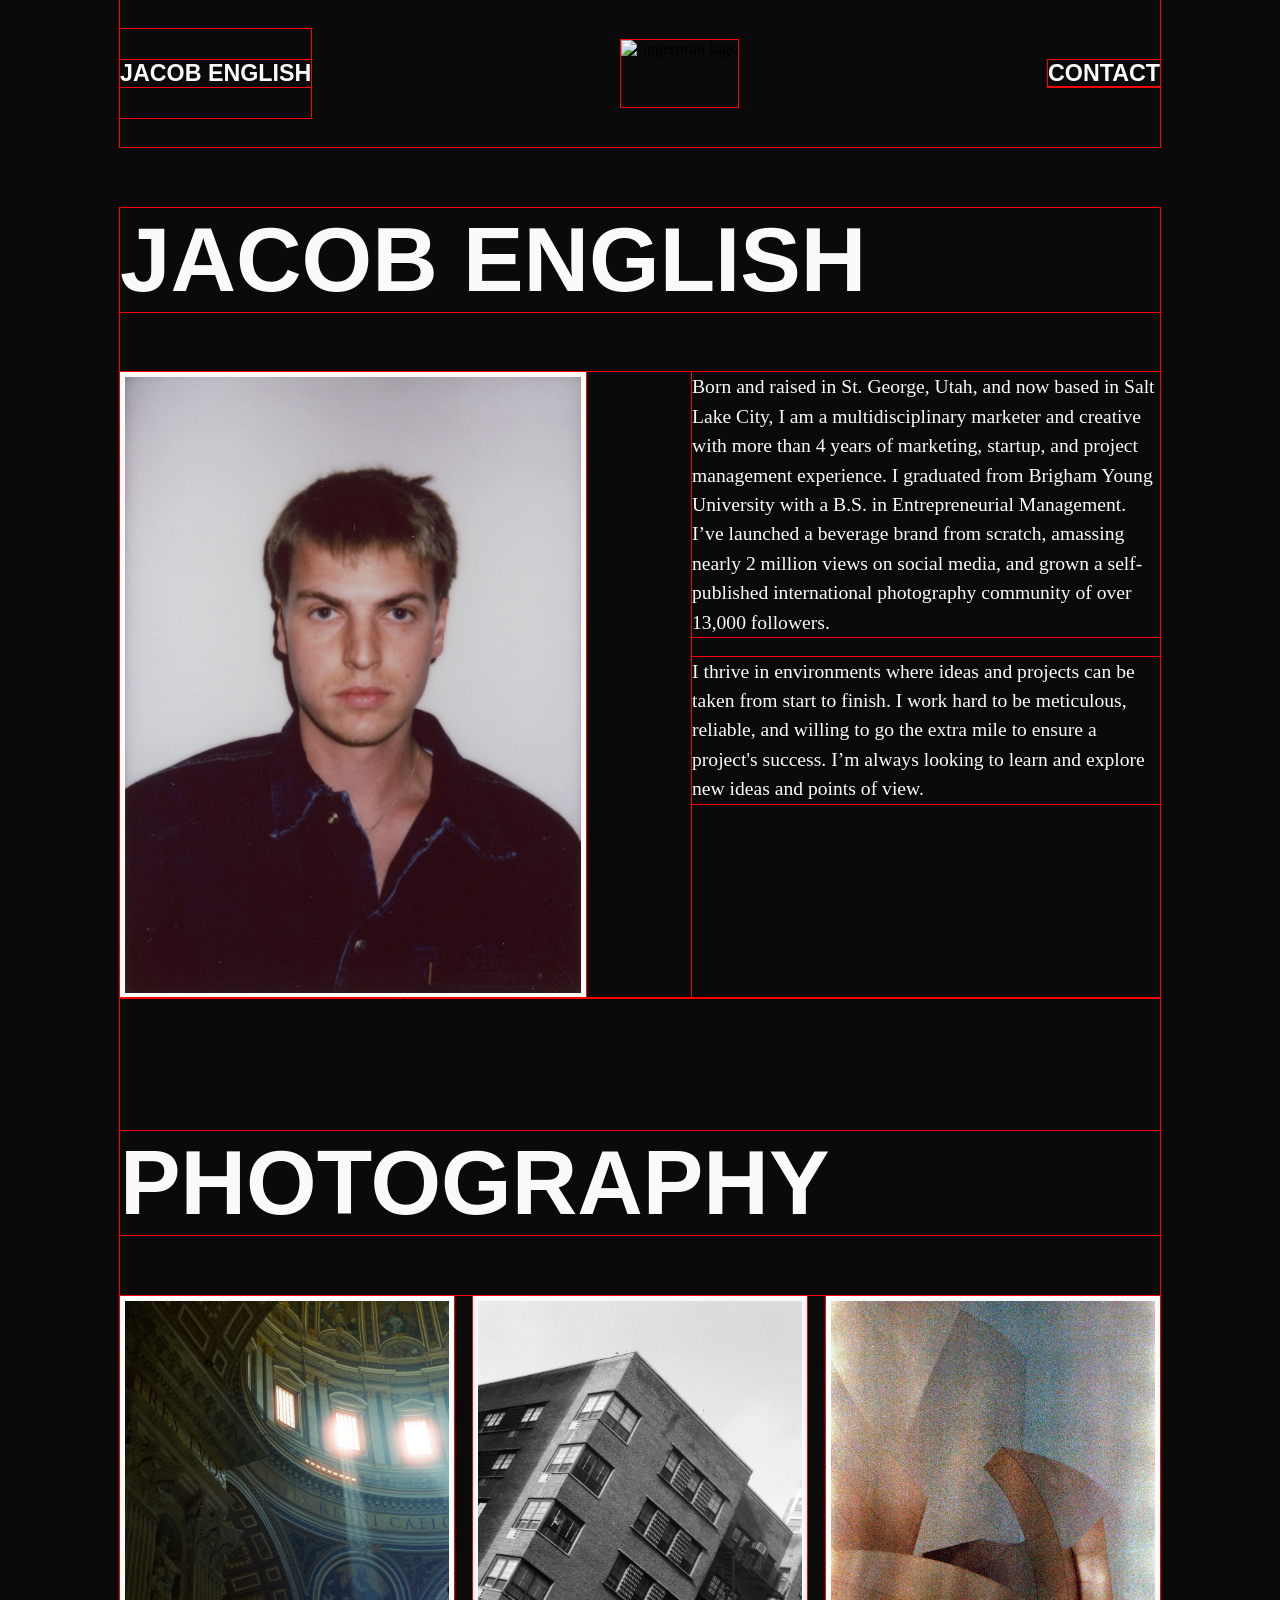
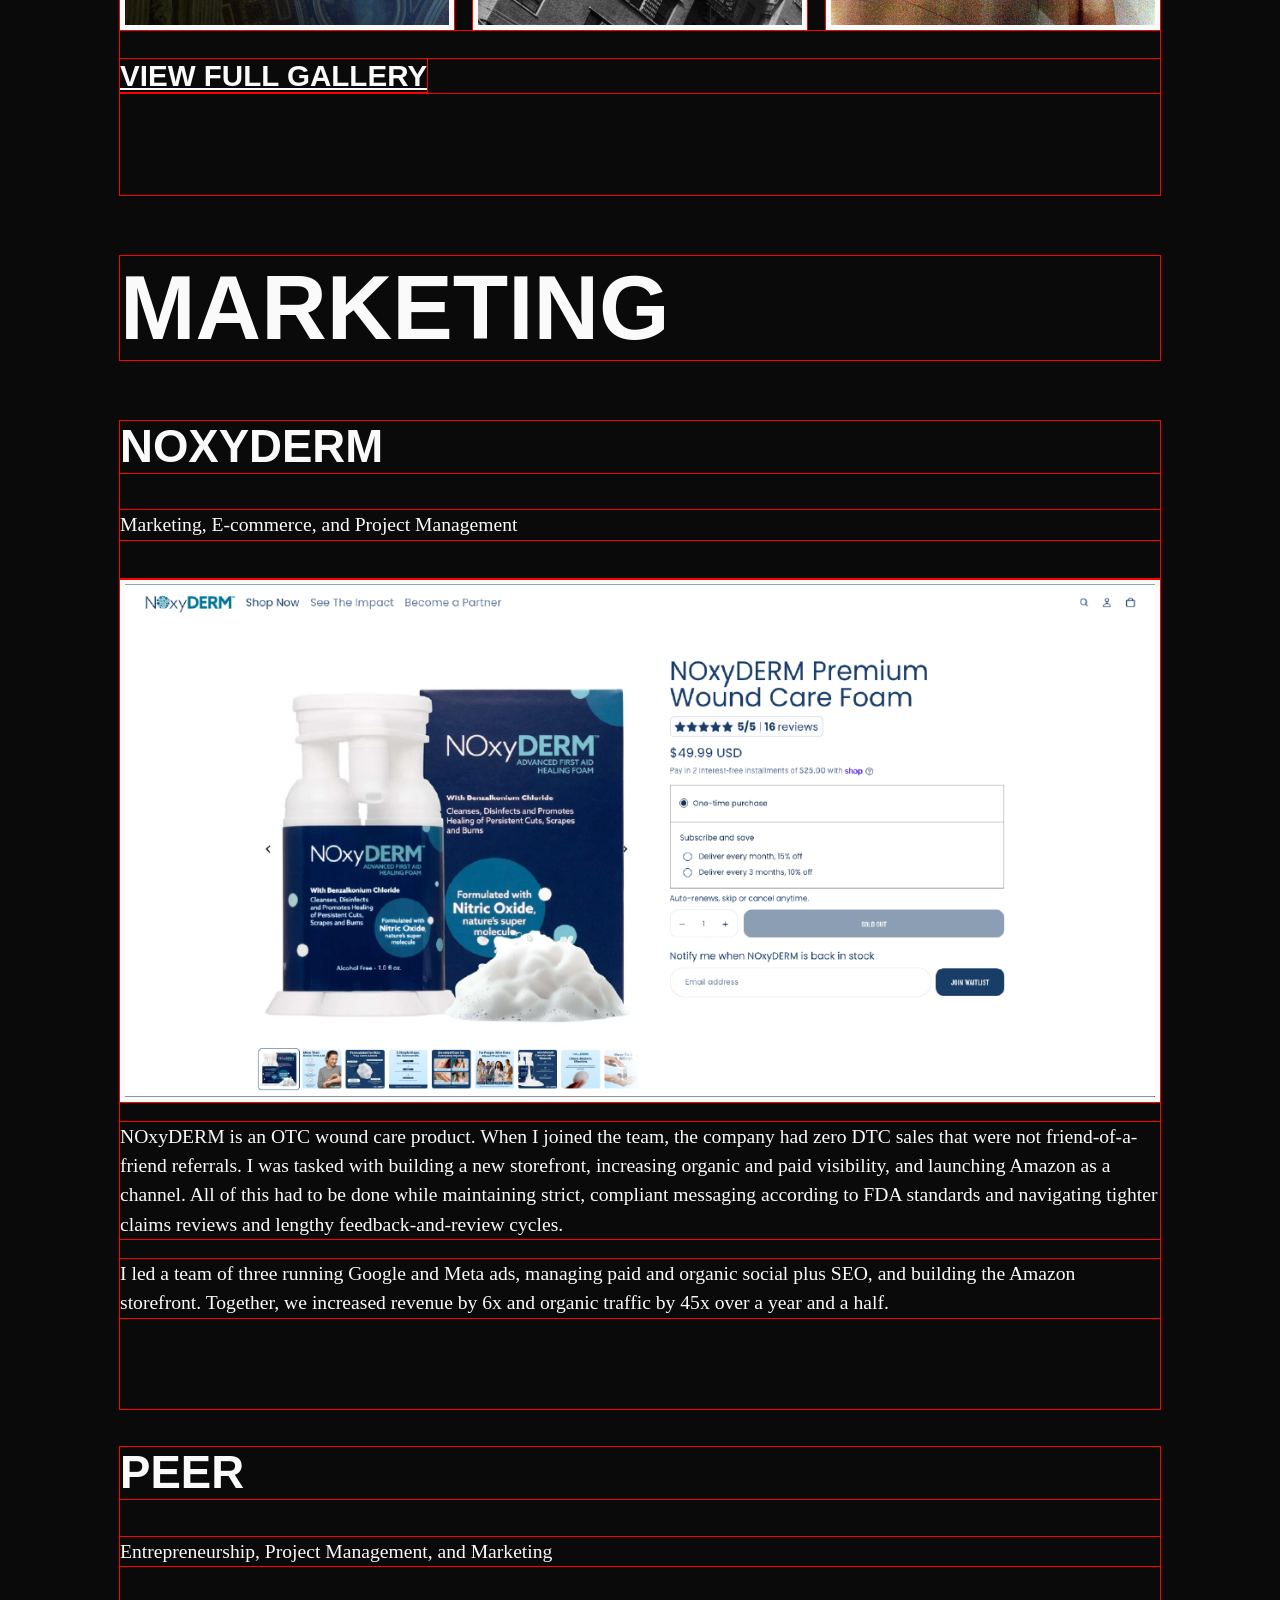
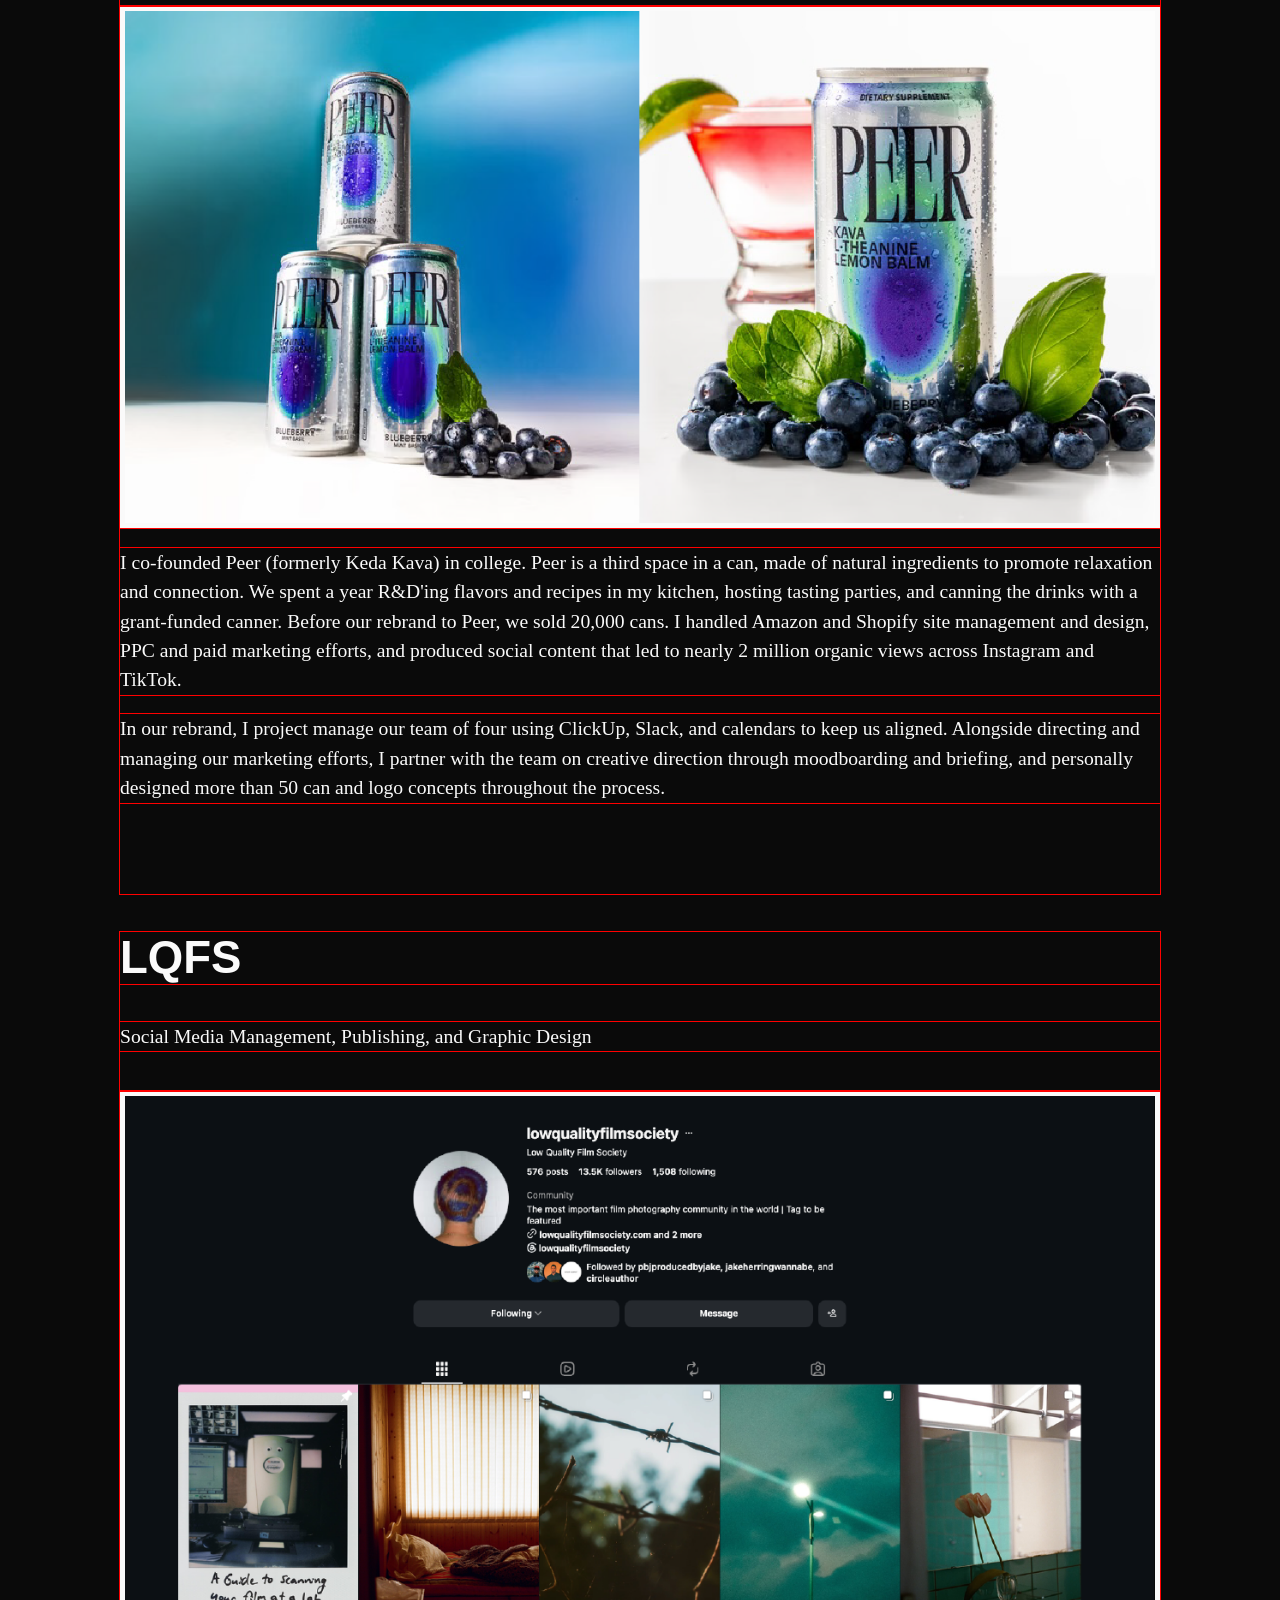
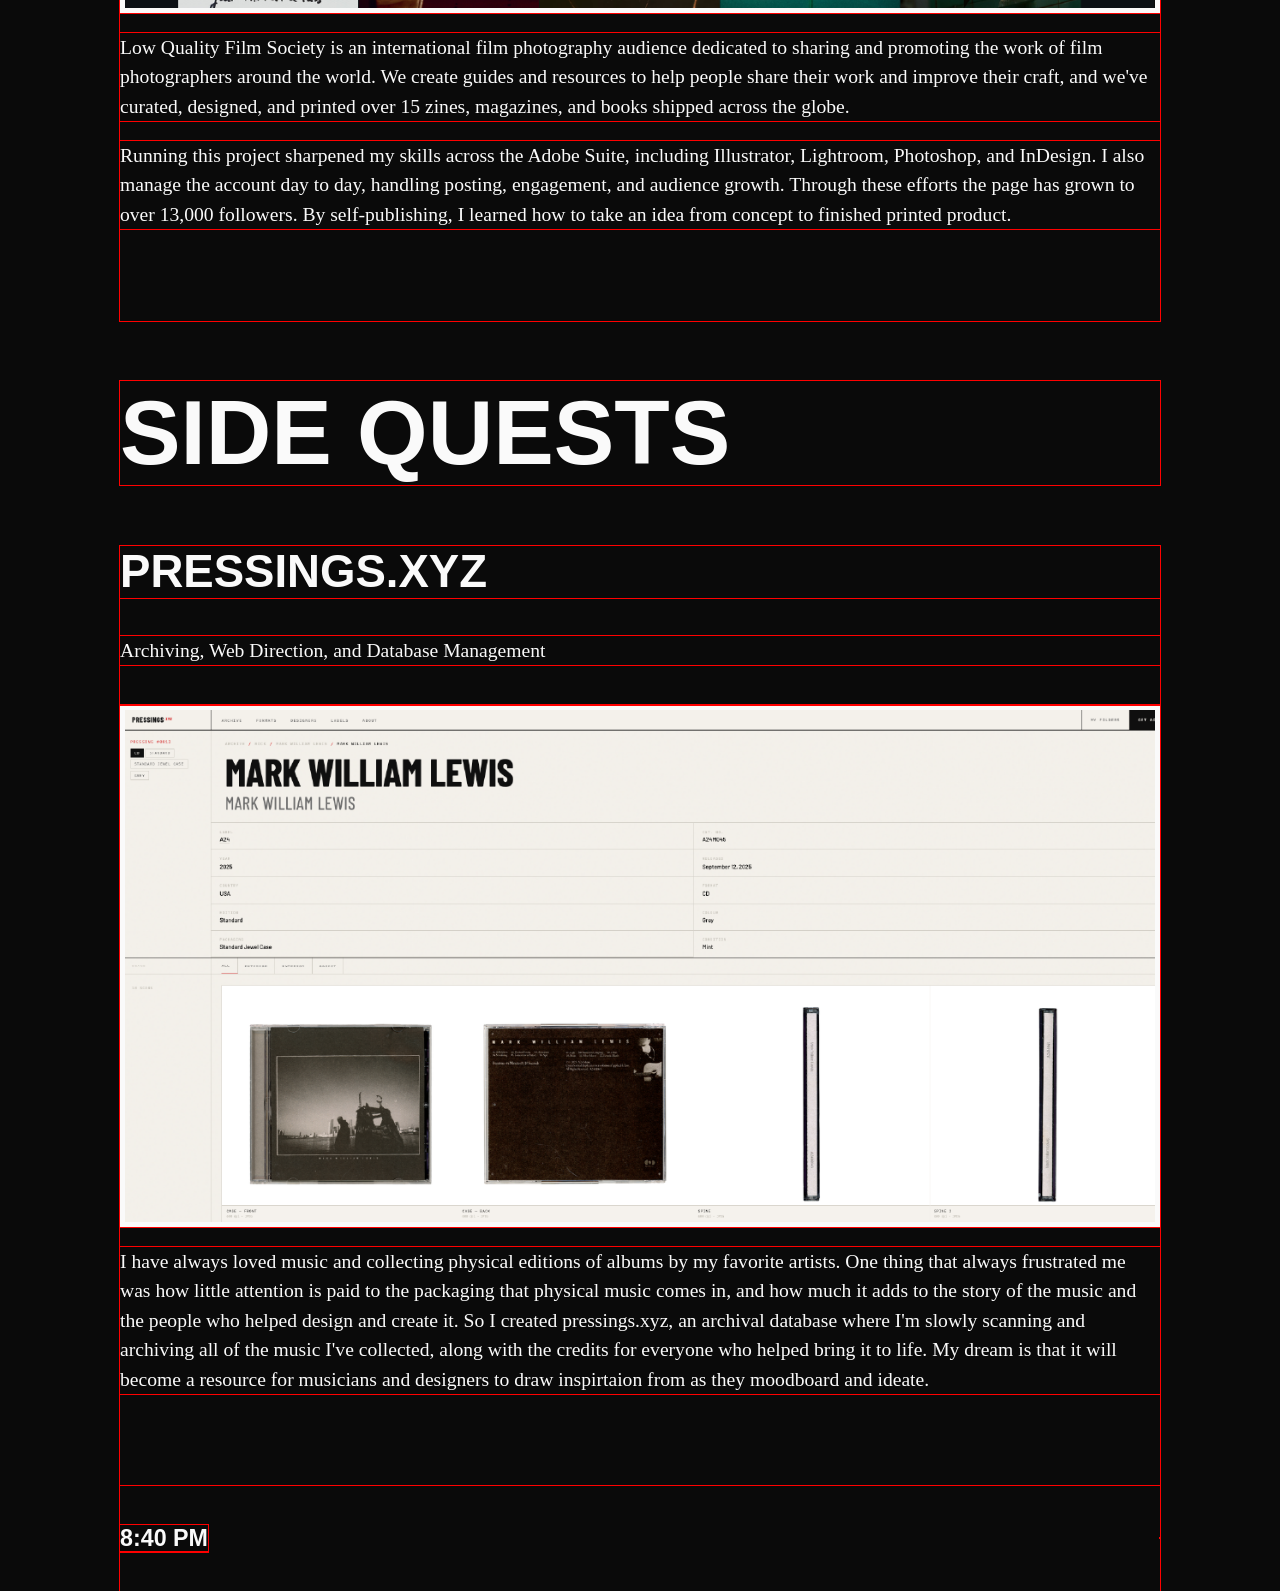
==== commit 470ff178: "footer" ====
--- a/index.html
+++ b/index.html
@@ -102,7 +102,7 @@
             hour: 'numeric',
             minute: '2-digit'
         });
-        document.getElementById('slc-time').textContent = 'SLC ' + time;
+        document.getElementById('slc-time').textContent = time;
         }
 
         updateTime();                    // run once right away
--- a/styles.css
+++ b/styles.css
@@ -71,7 +71,8 @@
     position: sticky;
     top: 0;
     background-color: #0a0a0a;
-    padding: 30px 0;
+    padding-top: clamp(8px, 2.04px + 2.1vw, 30px);
+    padding-bottom: clamp(8px, 2.04px + 2.1vw, 30px);
     width: 100%;
 }
 
@@ -166,8 +167,8 @@
 
 
 .mini-gallery-container{
-    padding-top: 7vw;
-    padding-bottom: 7vw;
+    padding-top:  clamp(28px, 7vw, 72px);
+    padding-bottom:  clamp(28px, 7vw, 72px);
 }
 
 
@@ -182,7 +183,7 @@
 }
 
 .projectbox{
-    padding-bottom: 7vw;
+    padding-bottom:  clamp(28px, 7vw, 72px);
 }
 
 .gallery-image{
@@ -244,7 +245,7 @@
     position: sticky;
     top: 100;
     background-color: #0a0a0a;
-    padding: 30px 0;
+    padding: 8px 0;
     width: 100%;
 }
 
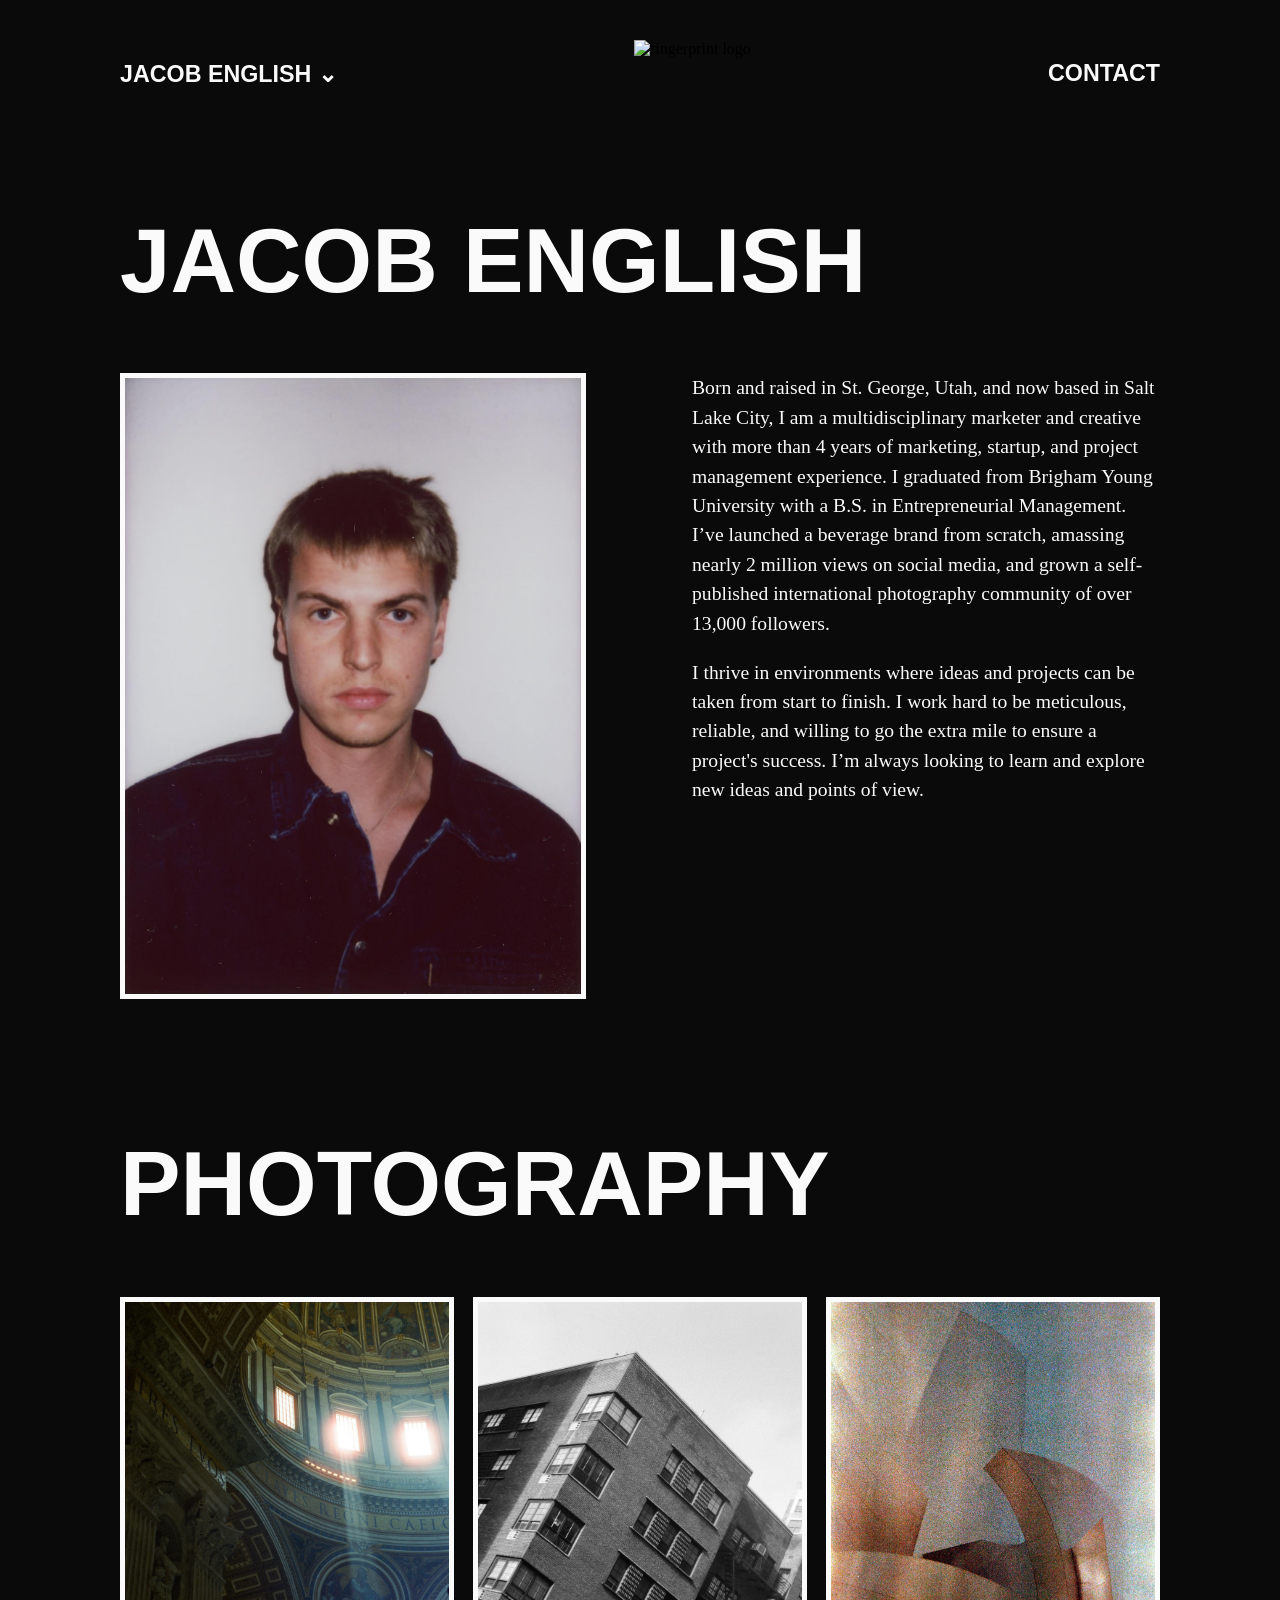
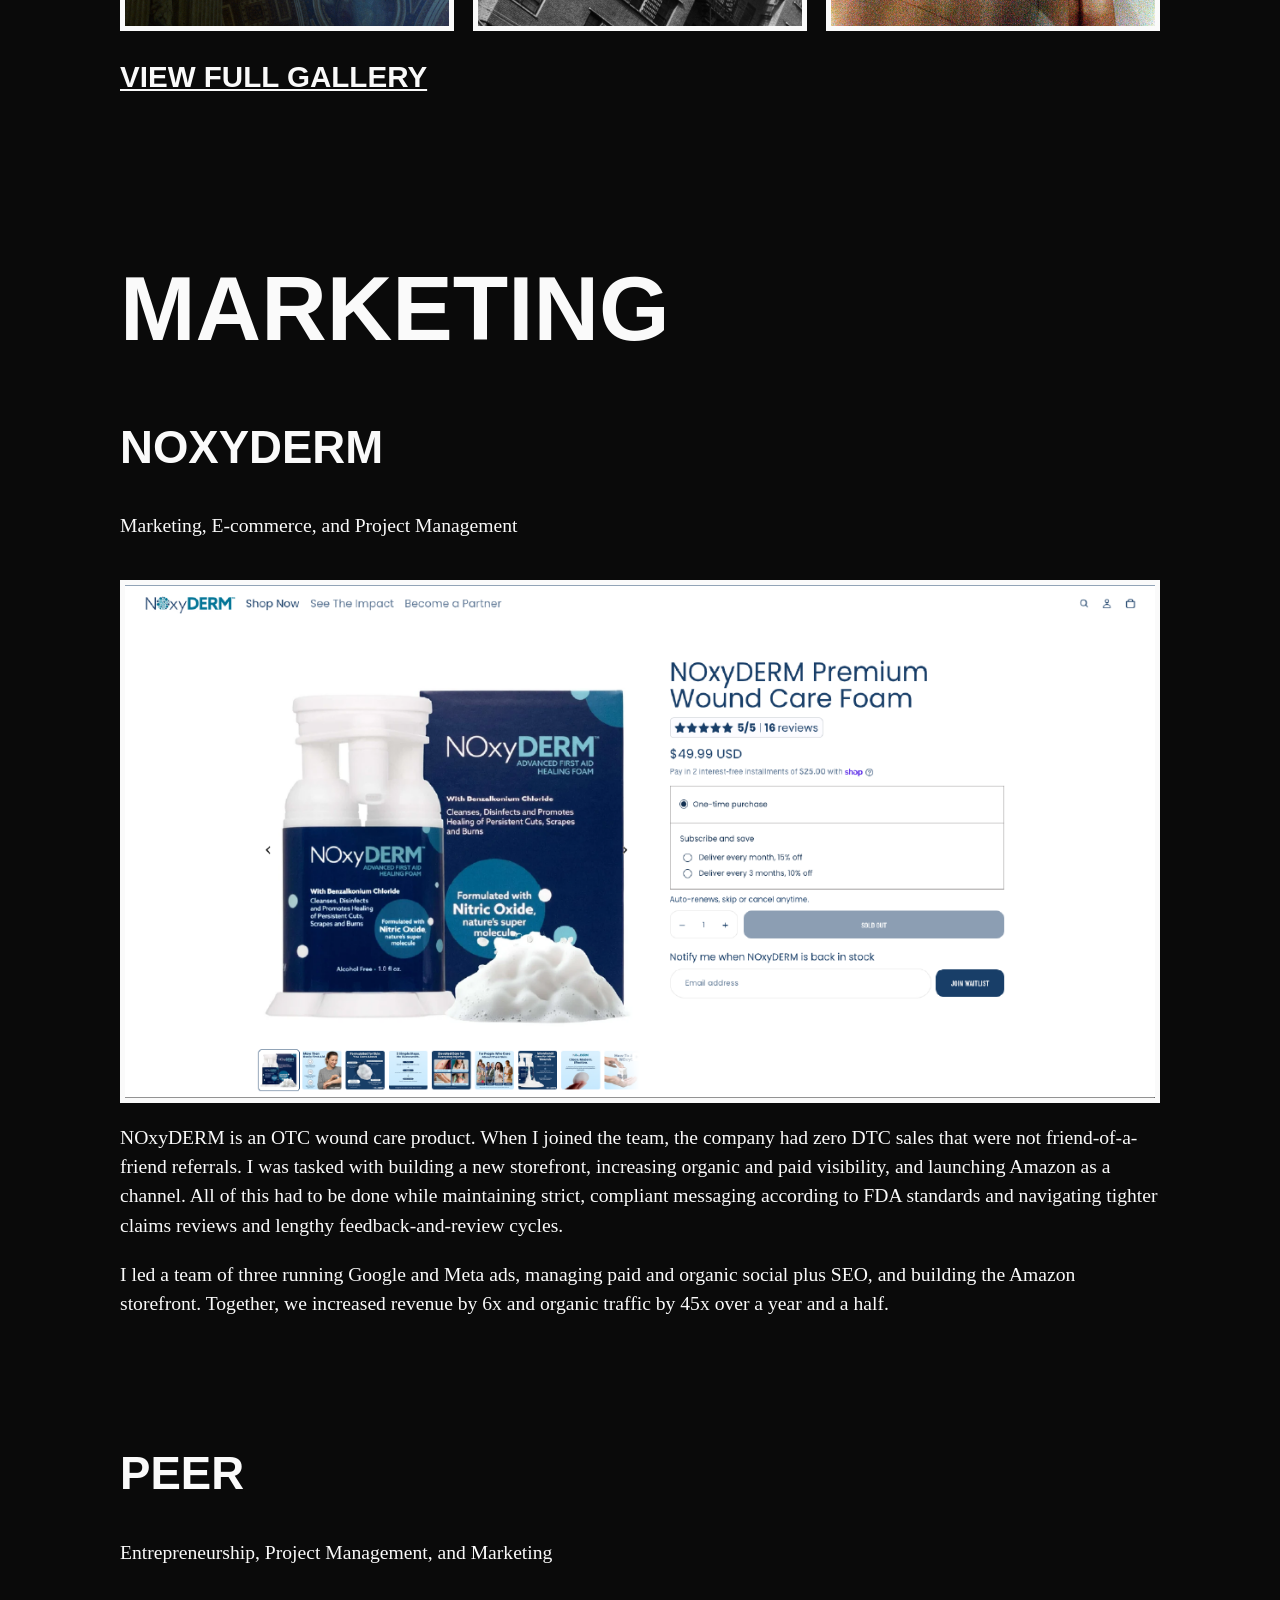
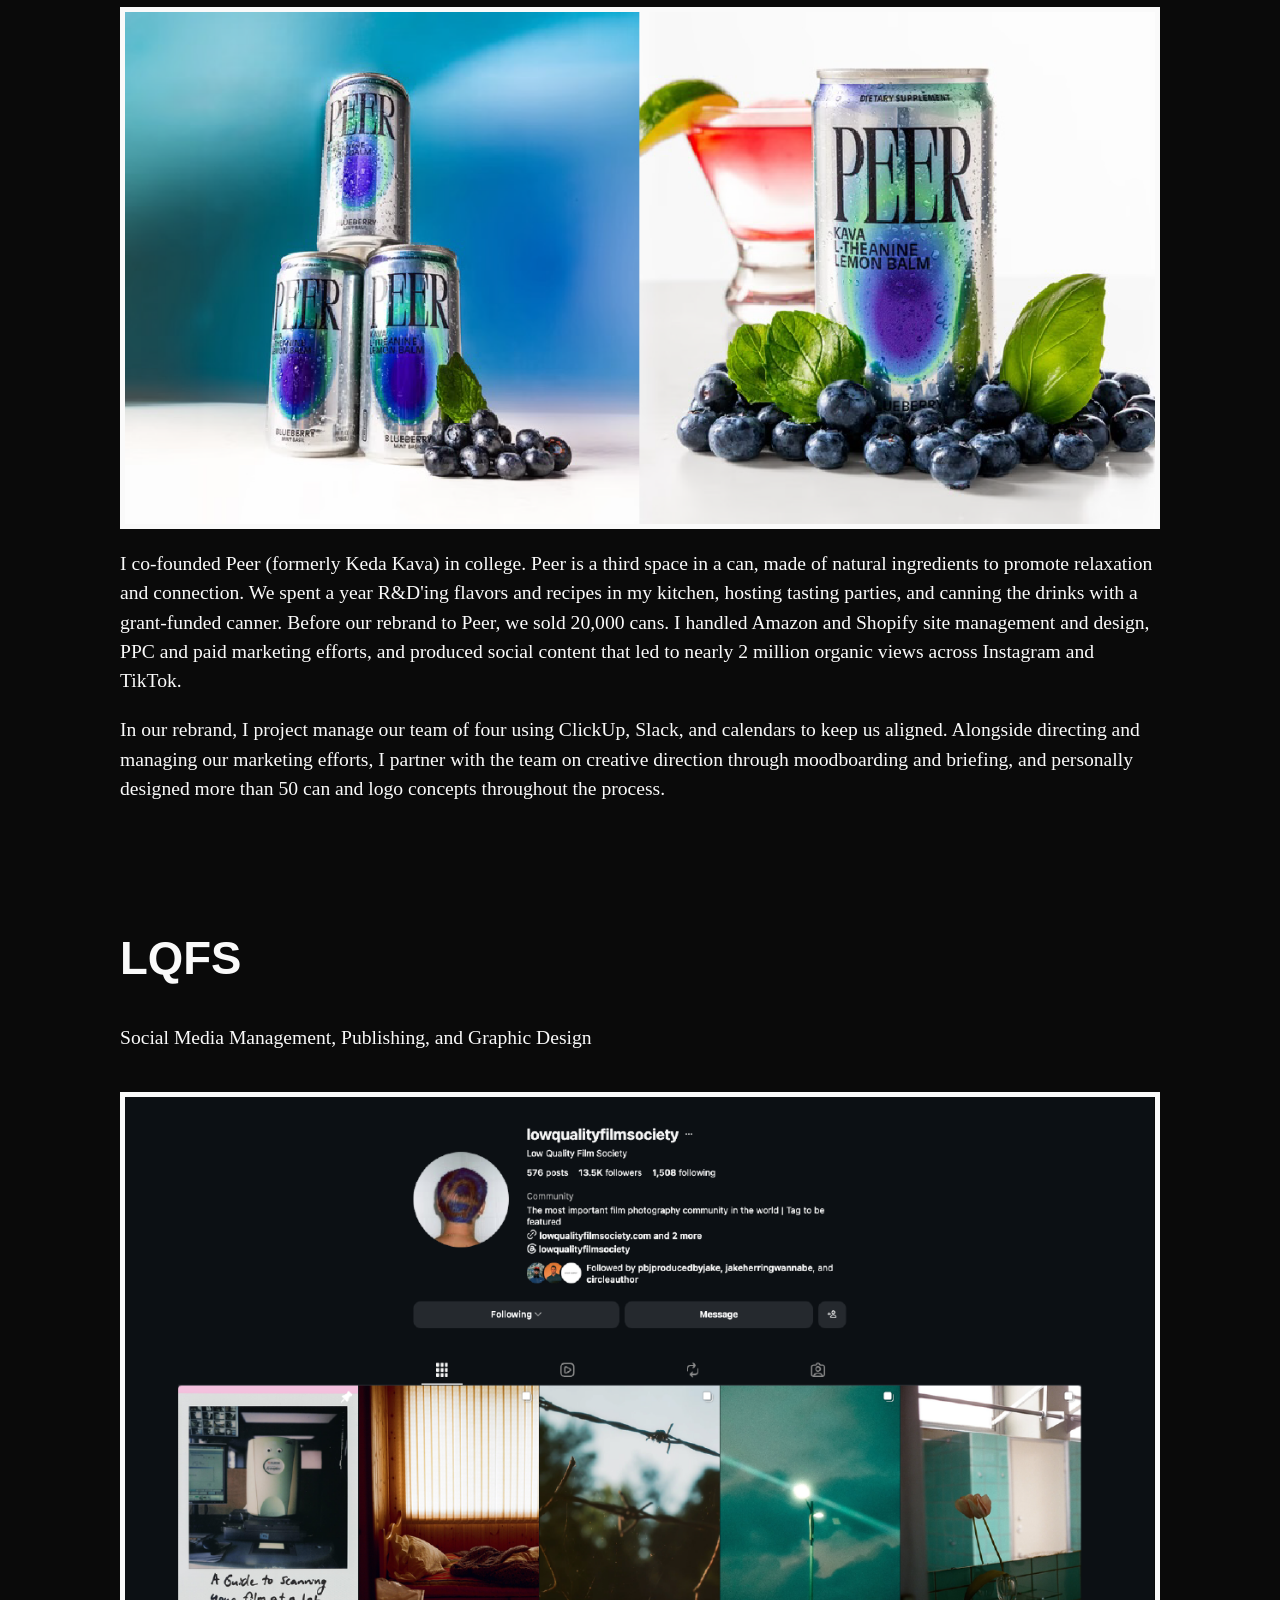
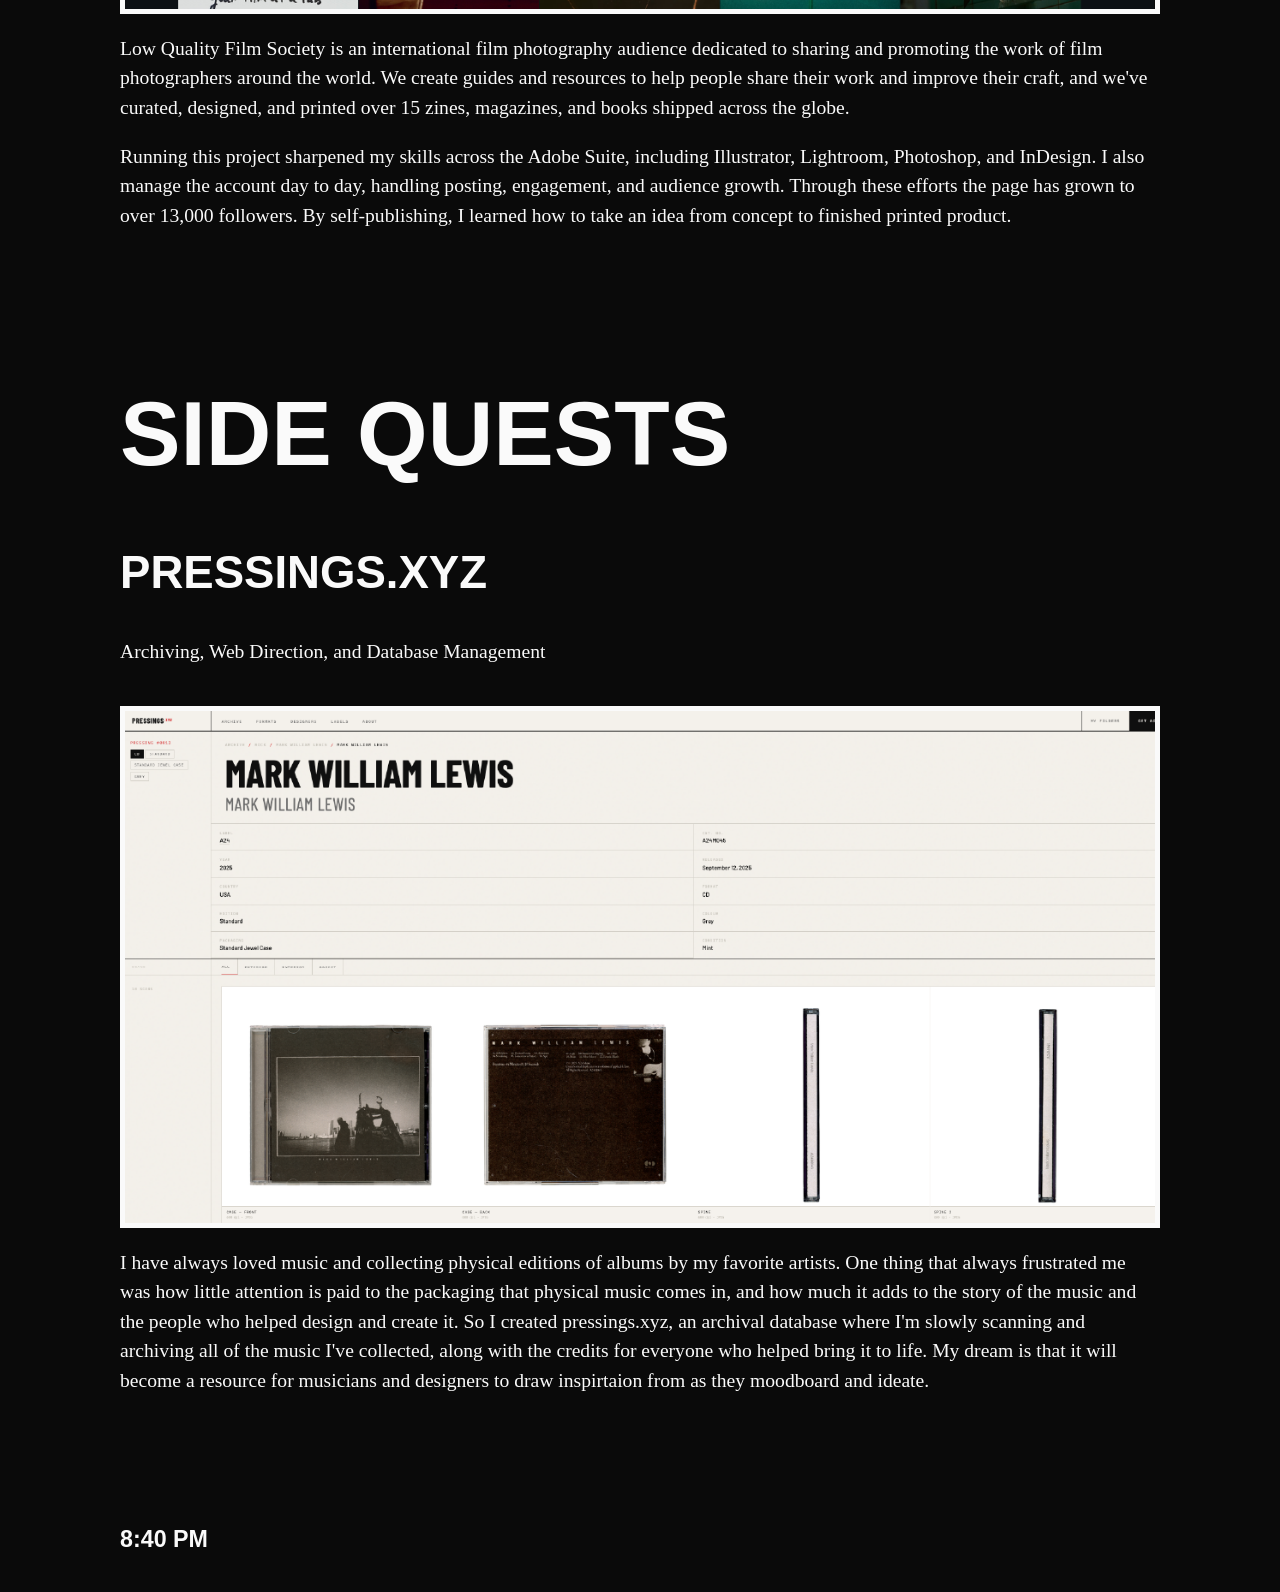
==== commit ff799444: "added menu drop" ====
--- a/index.html
+++ b/index.html
@@ -10,7 +10,7 @@
     <a id="top"></a>
     <div class="header">
         <div class="dropdown">
-            <a href="index.html#top"><h4>Jacob English</h4></a>
+            <a href="index.html#top"><h4>Jacob English ⌄</h4></a>
             <div class="dropdown-content">
                 <h4><a href="index.html#marketing">Marketing</a></h4>
                 <h4><a href="index.html#Side-Quests">Side Quests</a></h4>
--- a/styles.css
+++ b/styles.css
@@ -1,6 +1,8 @@
+/* 
 * {
     outline: 1px solid red;
 }
+*/
 
 html {
   scroll-behavior: smooth;
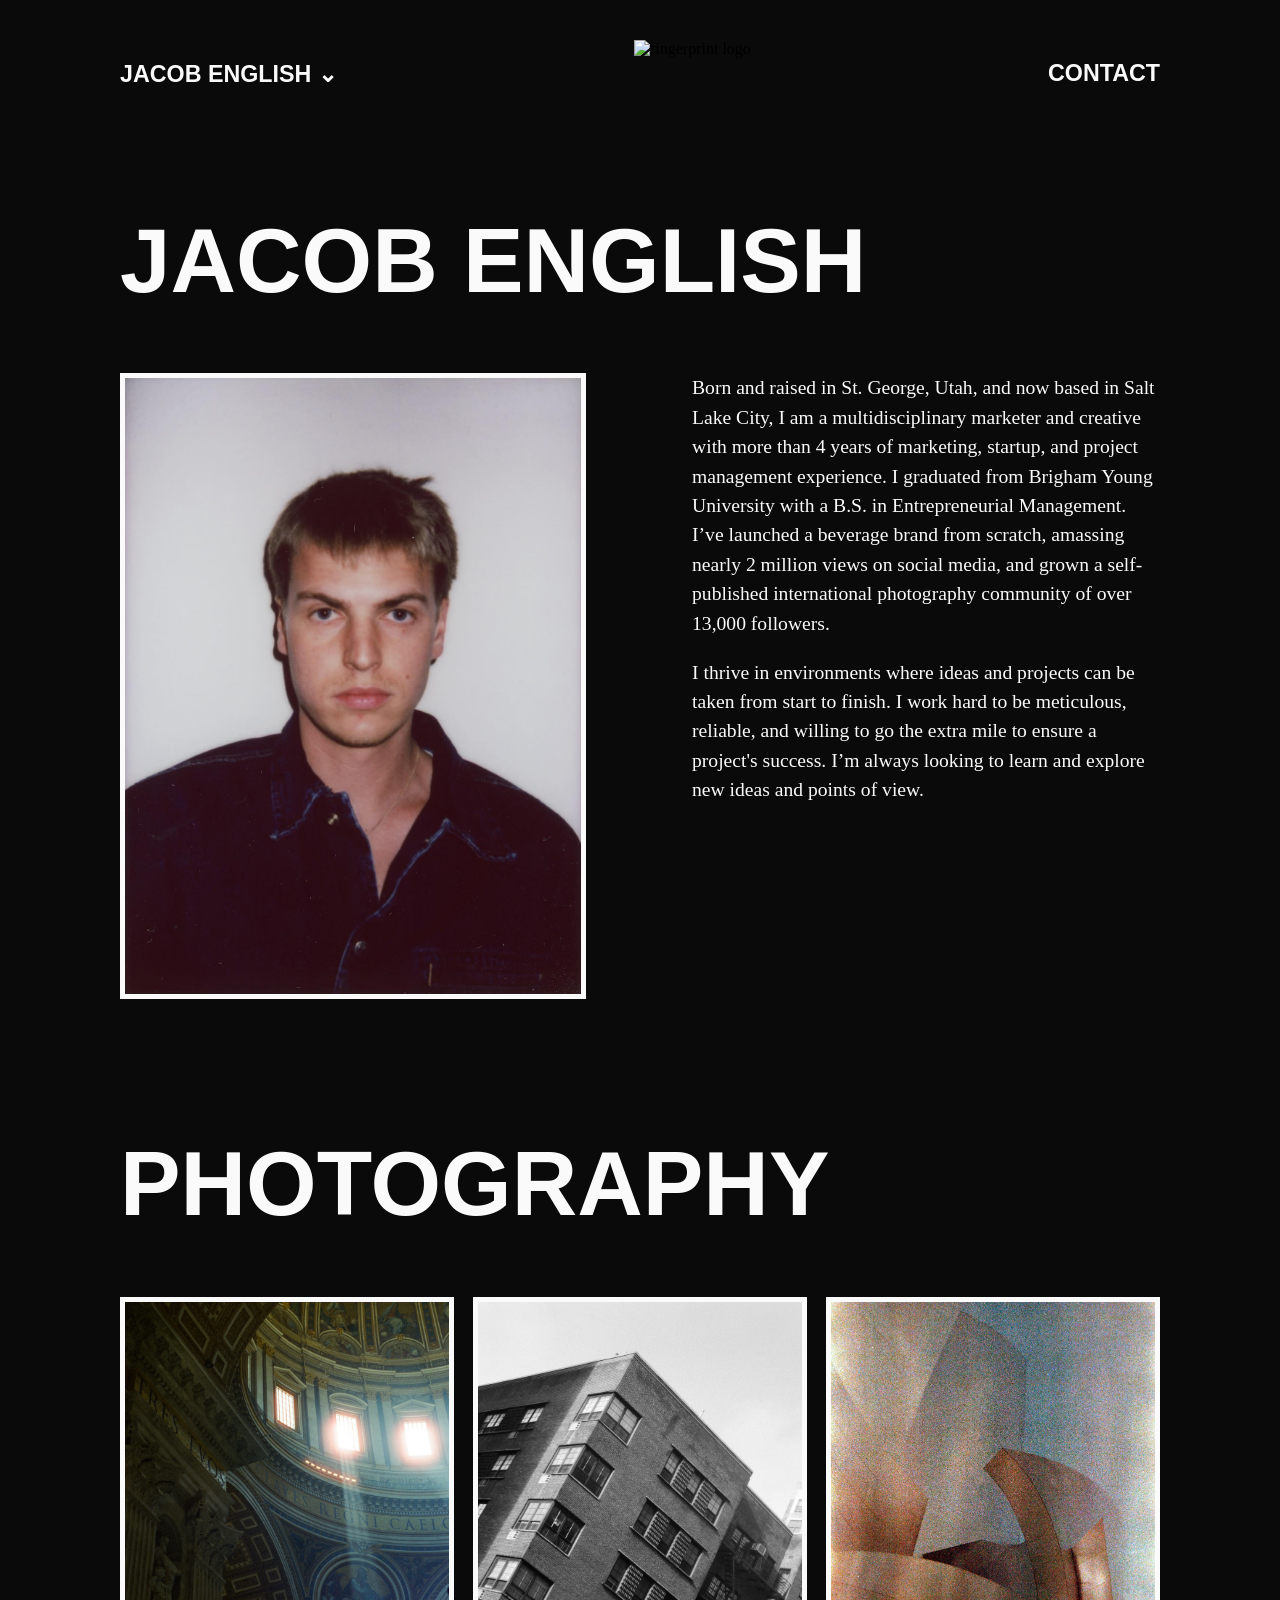
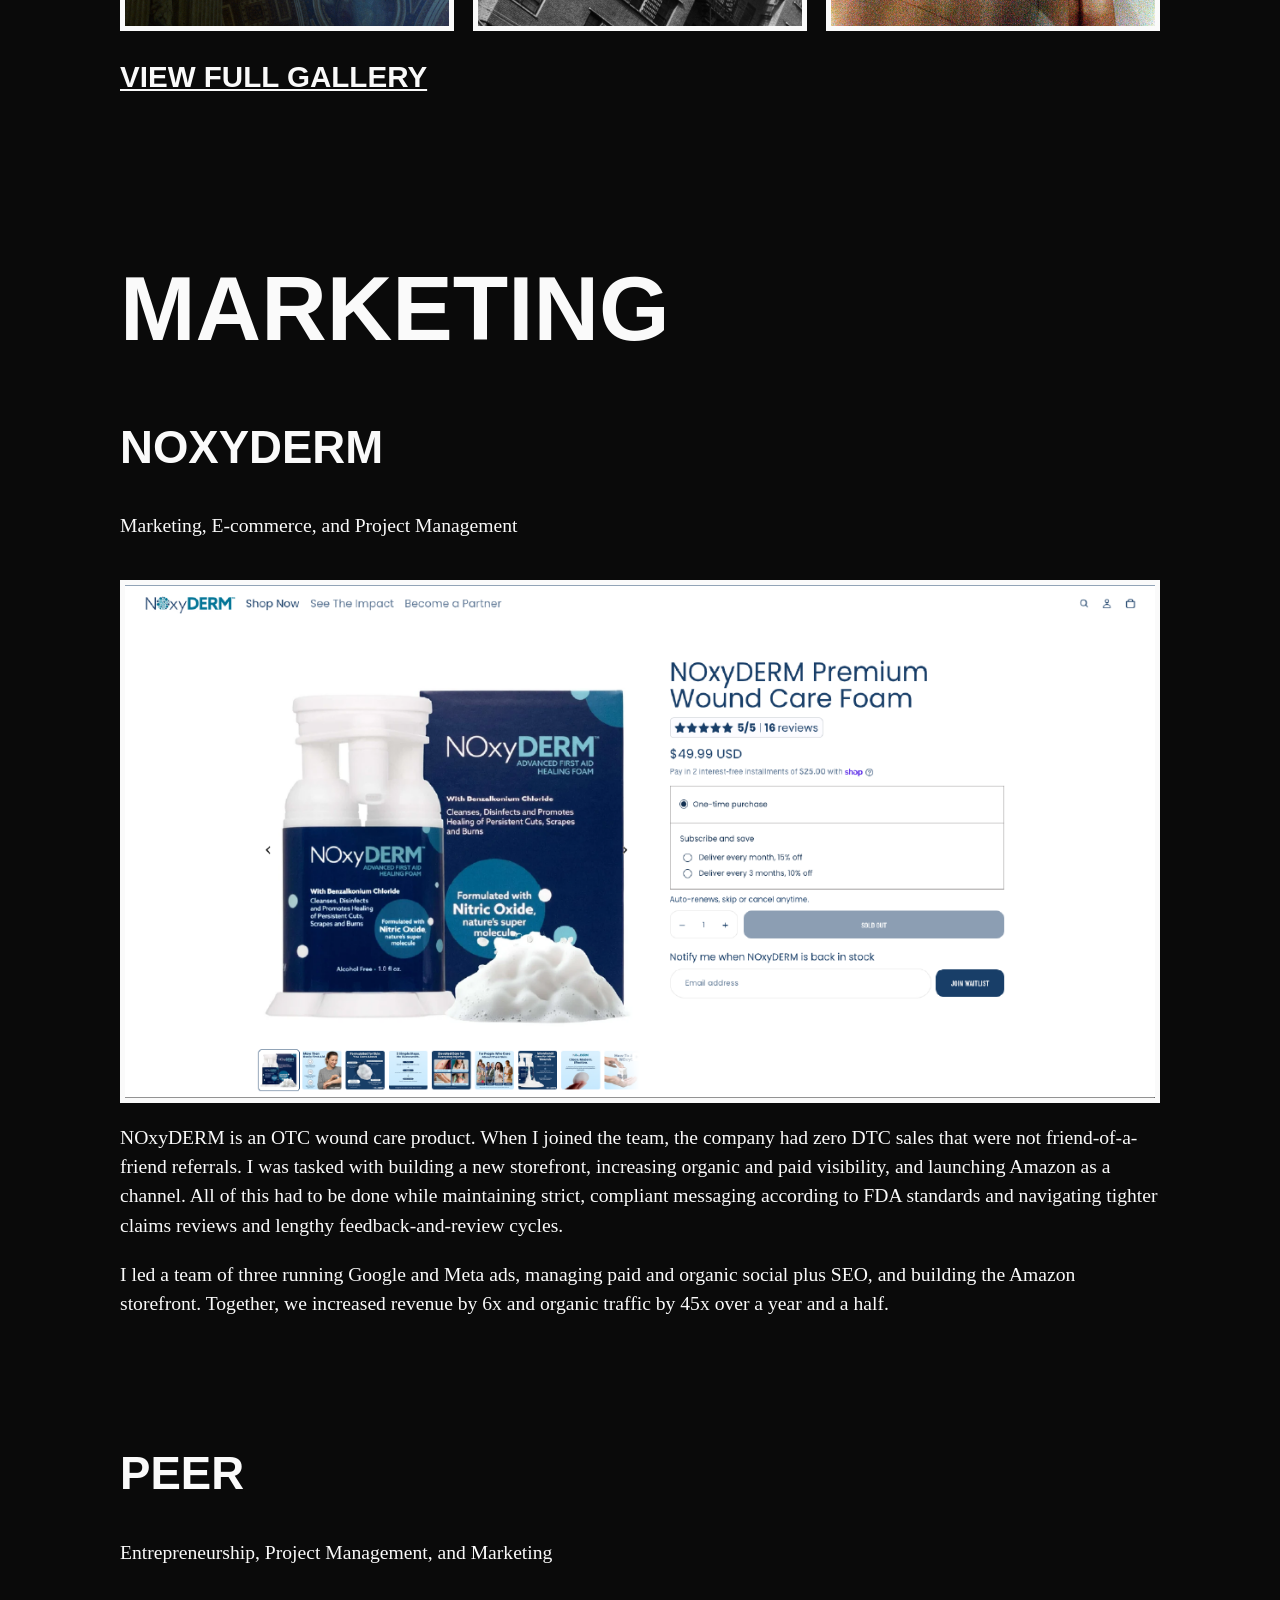
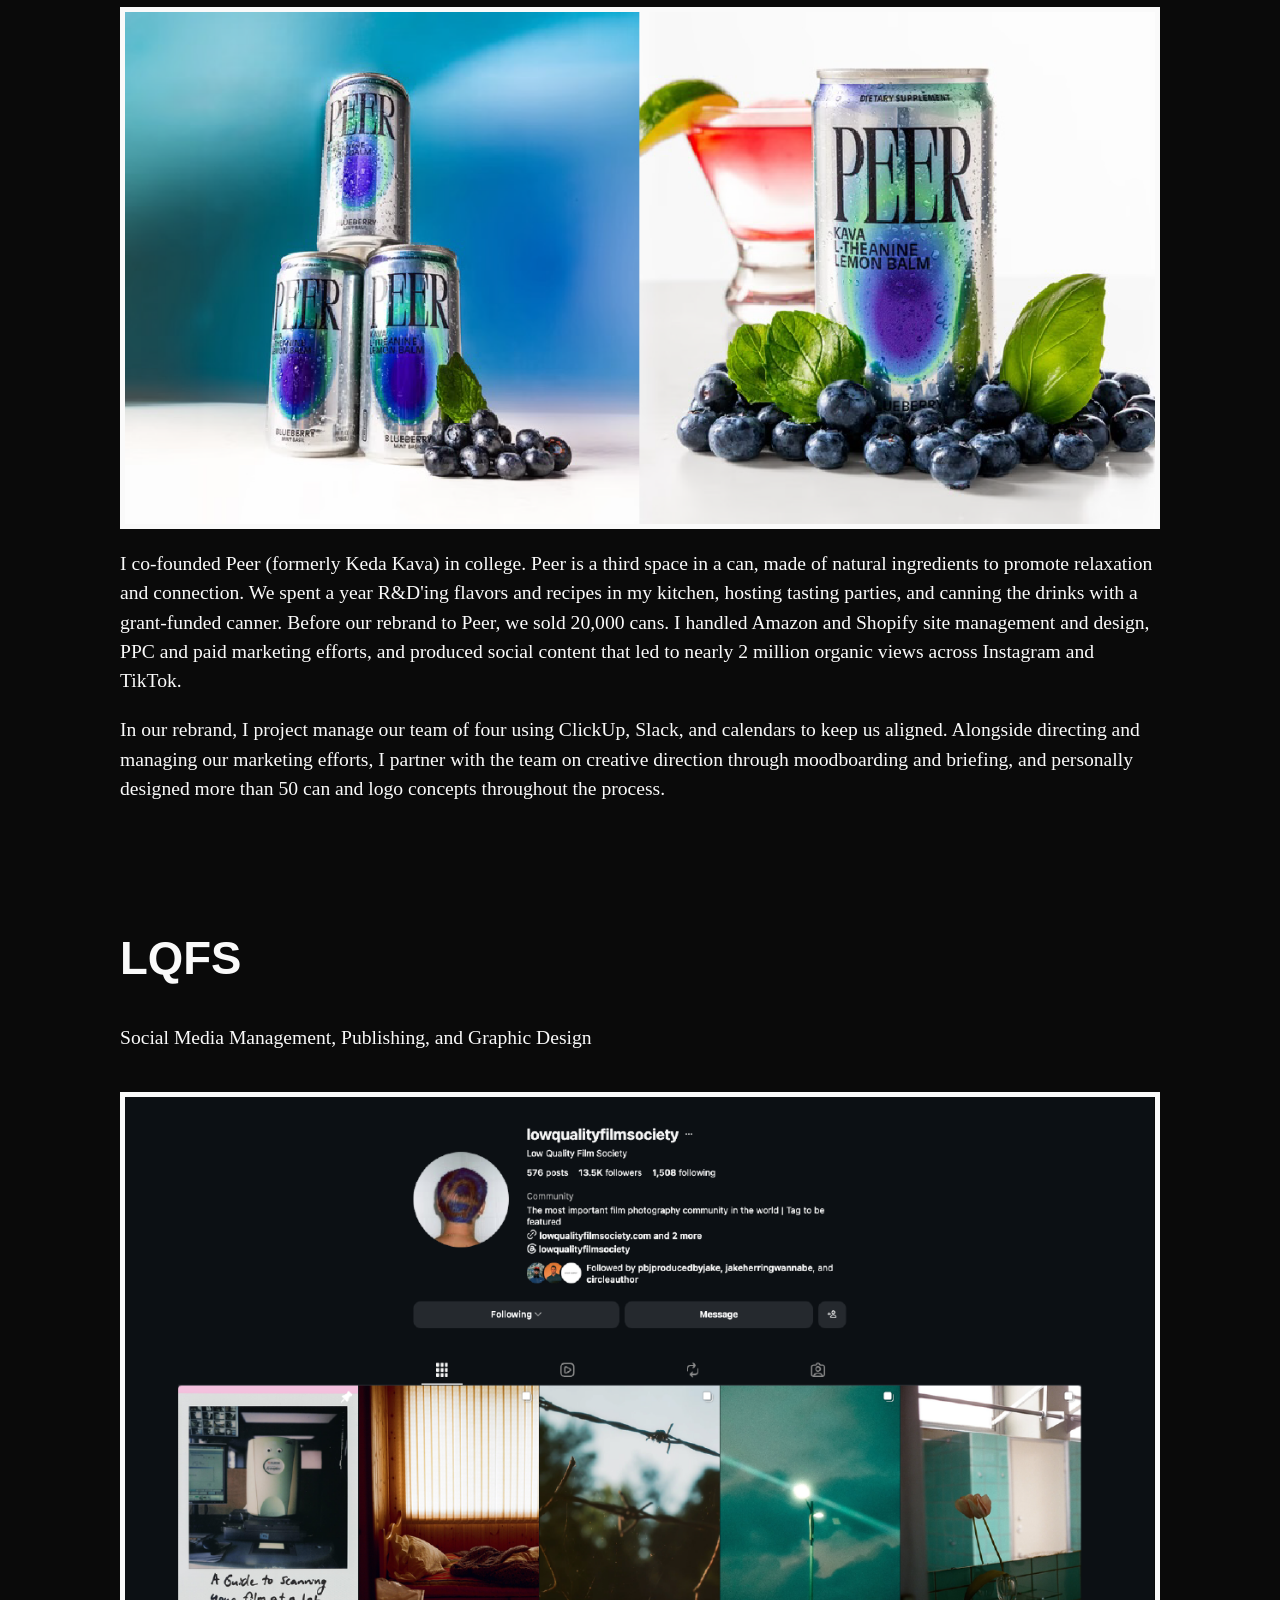
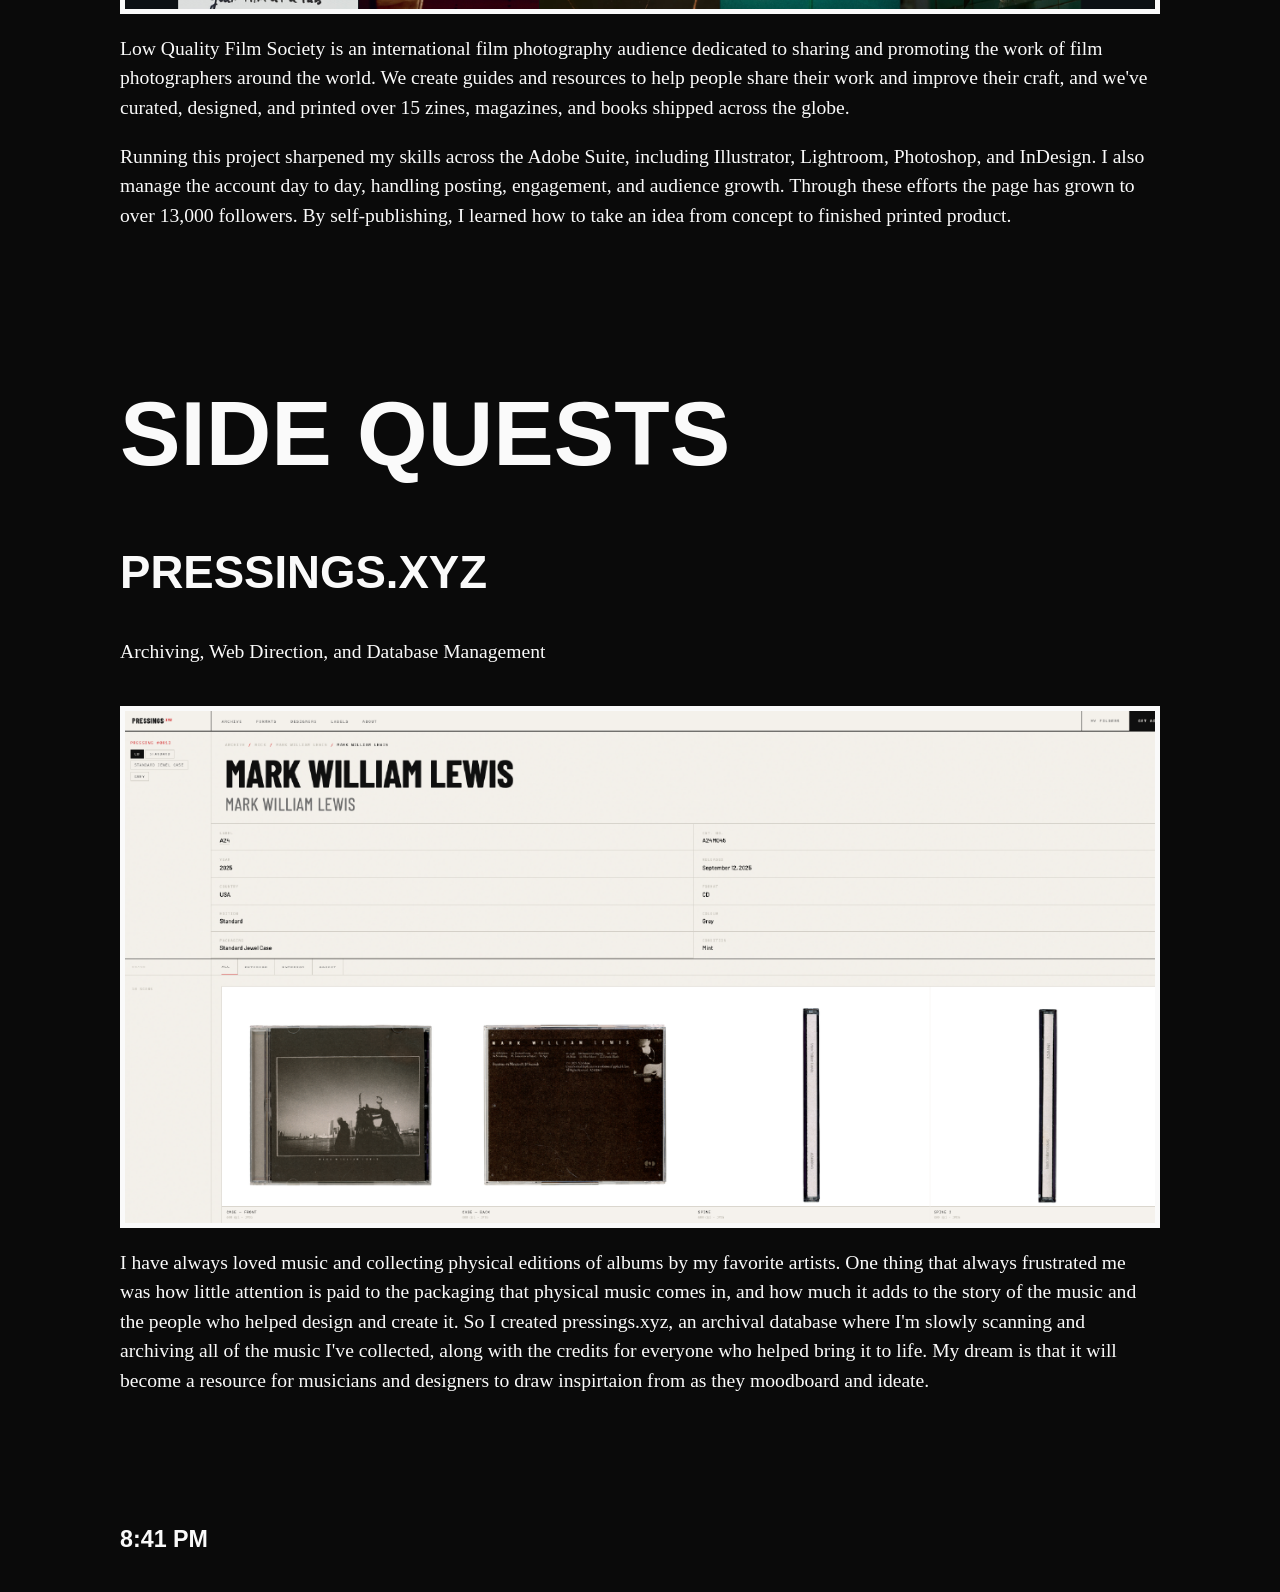
==== commit 22251d6f: "fixed broken stuff" ====
--- a/index.html
+++ b/index.html
@@ -18,7 +18,7 @@
                 <h4><a href="sketches.html">Sketches</a></h4>
             </div>
         </div>
-        <img id="logo" src="media/Homepage/fingerprint-logo.png" alt="fingerprint logo">
+        <img id="logo" src=".//media/Homepage/fingerprint-logo.png" alt="fingerprint logo">
         <h4><a href="mailto:jenglish_work@fastmail.com">Contact</a></h4>
     </div>
     <div id="hero" class="hero">
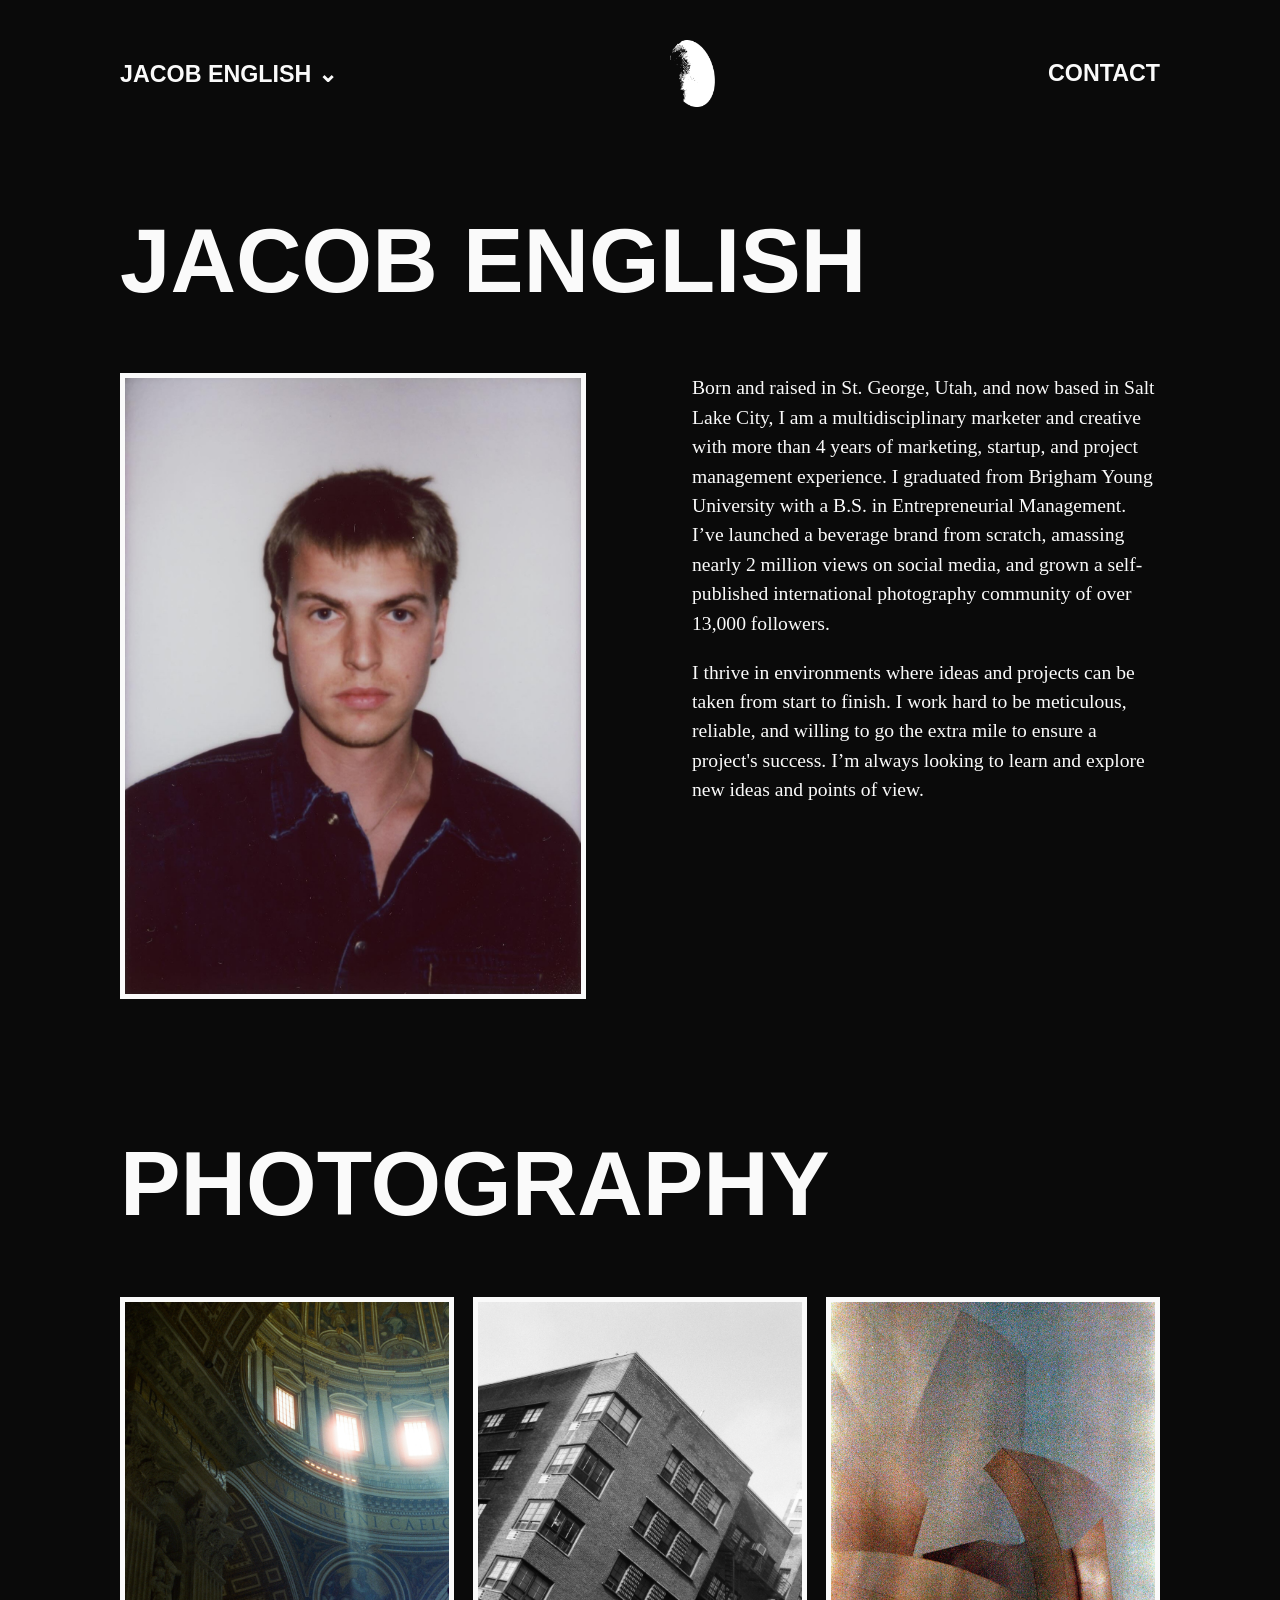
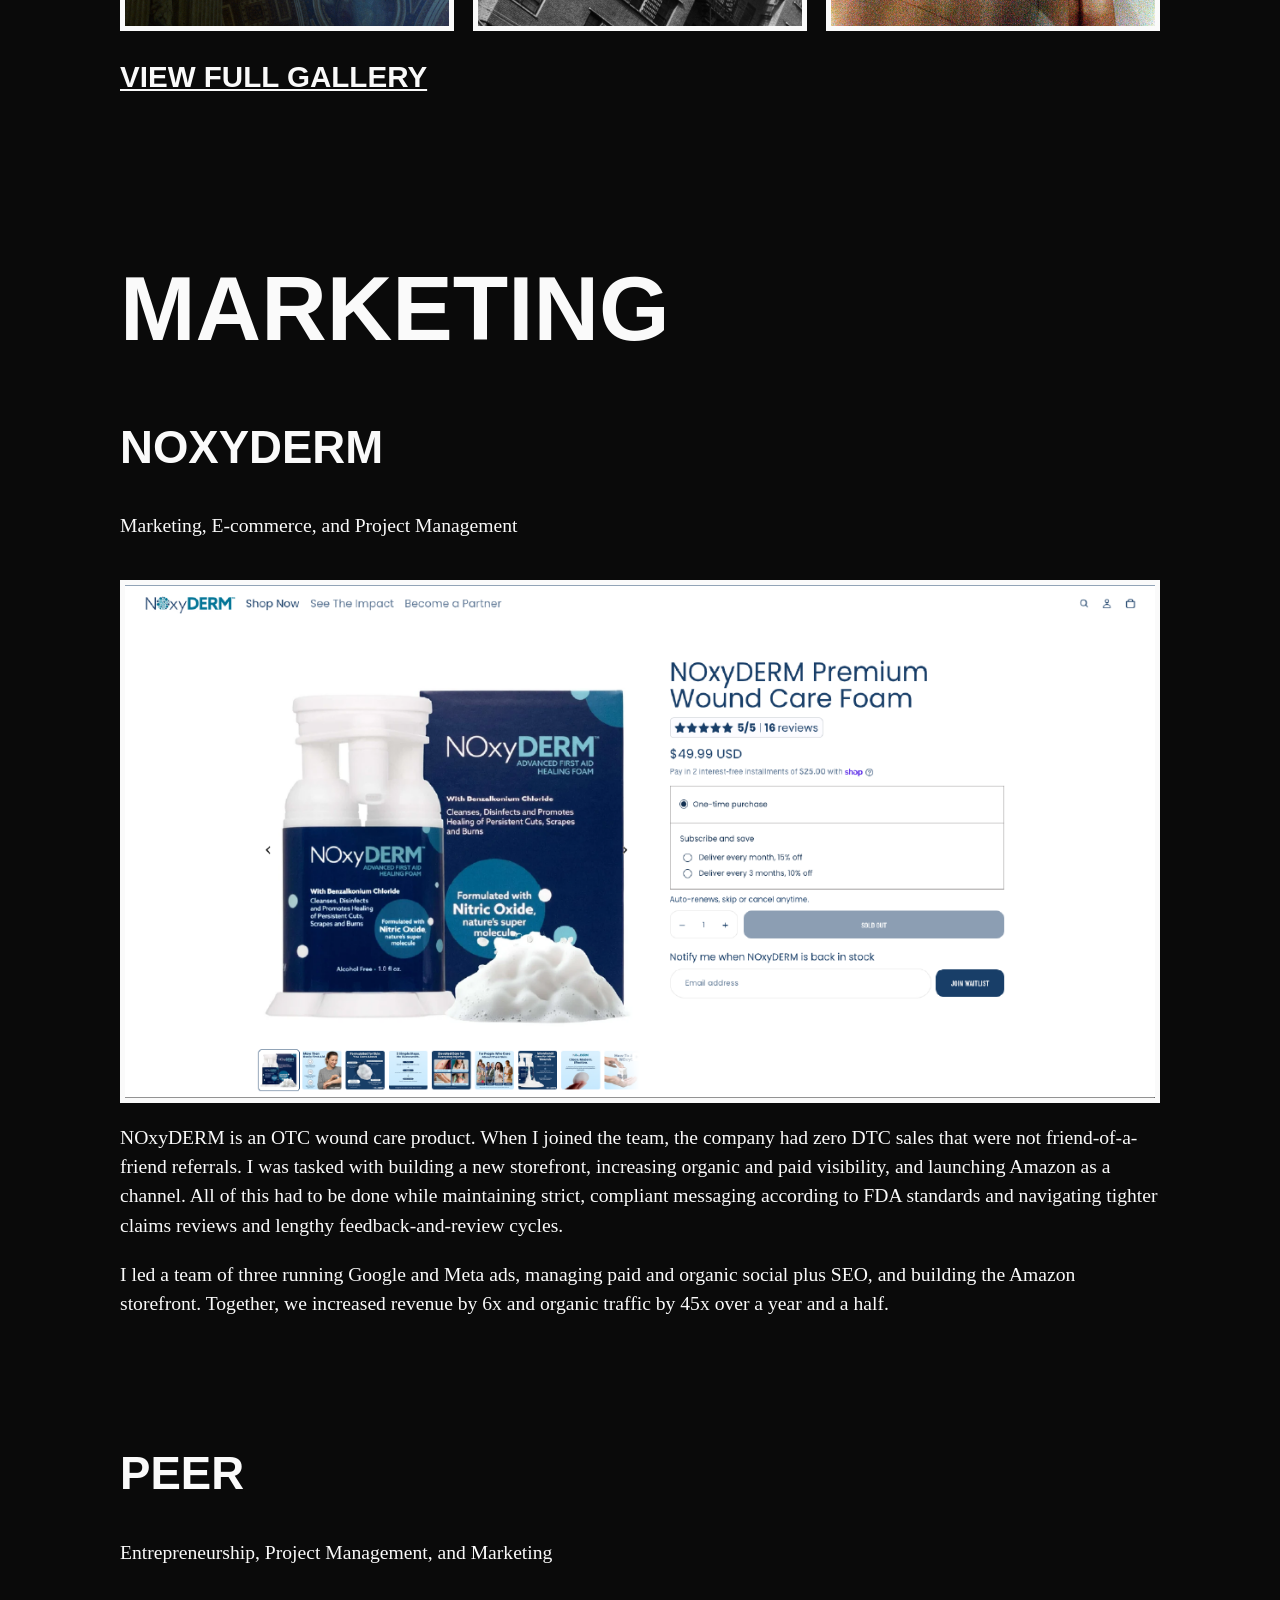
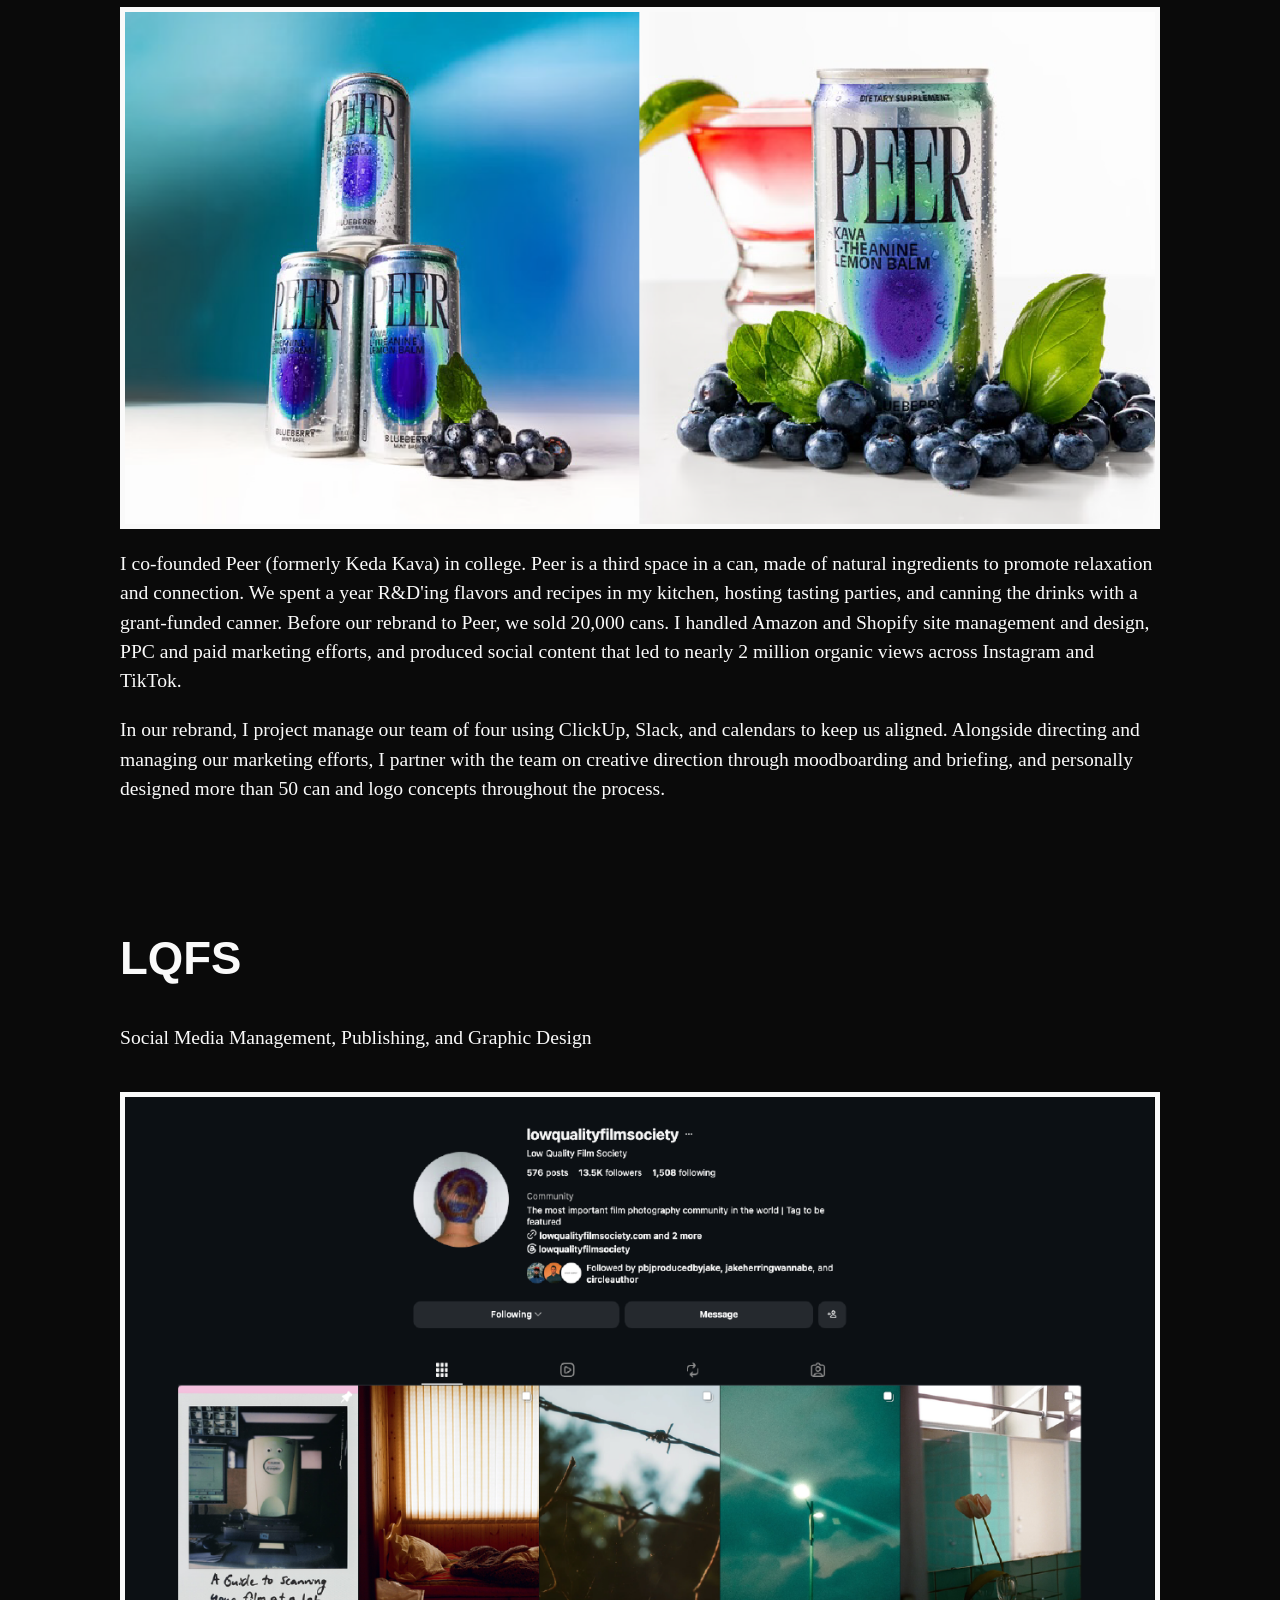
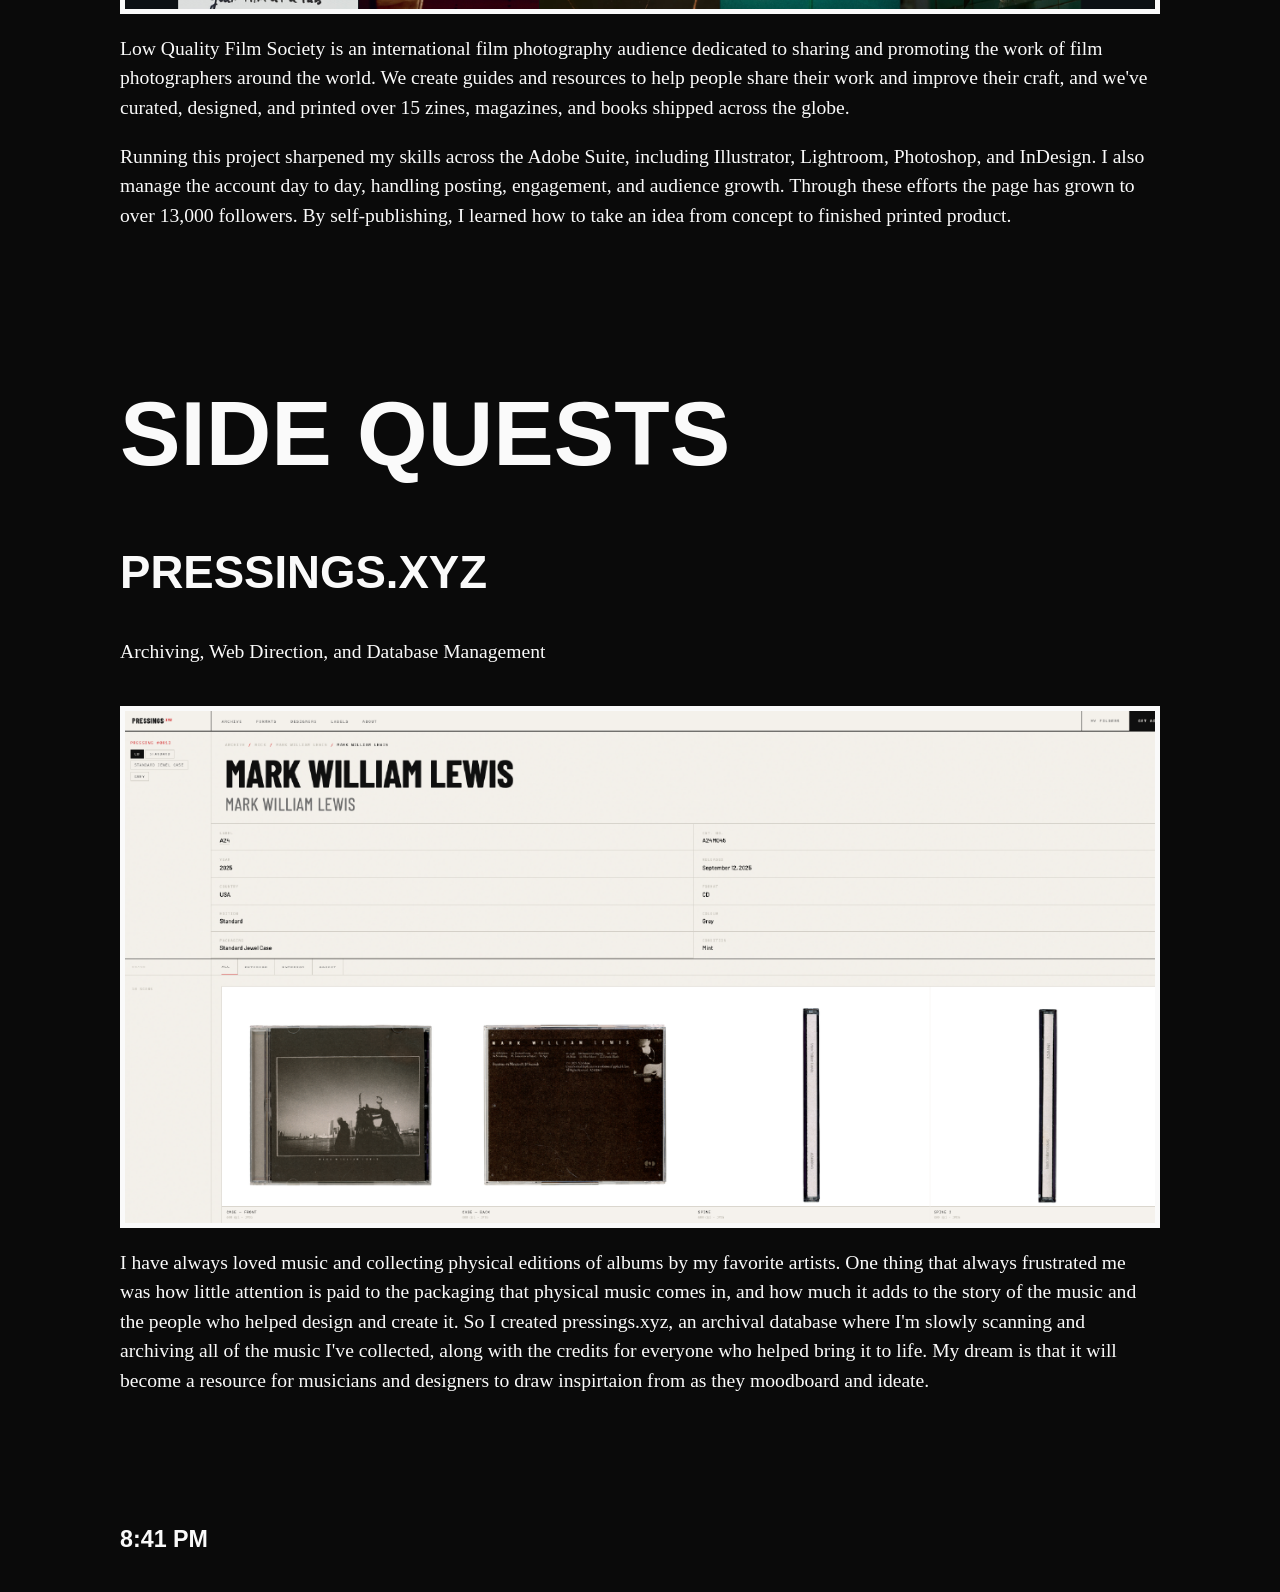
==== commit dbbbce74: "logo" ====
--- a/index.html
+++ b/index.html
@@ -18,7 +18,7 @@
                 <h4><a href="sketches.html">Sketches</a></h4>
             </div>
         </div>
-        <img id="logo" src=".//media/Homepage/fingerprint-logo.png" alt="fingerprint logo">
+        <img id="logo" src="./Media/Homepage/fingerprint-logo.png" alt="fingerprint logo">
         <h4><a href="mailto:jenglish_work@fastmail.com">Contact</a></h4>
     </div>
     <div id="hero" class="hero">
